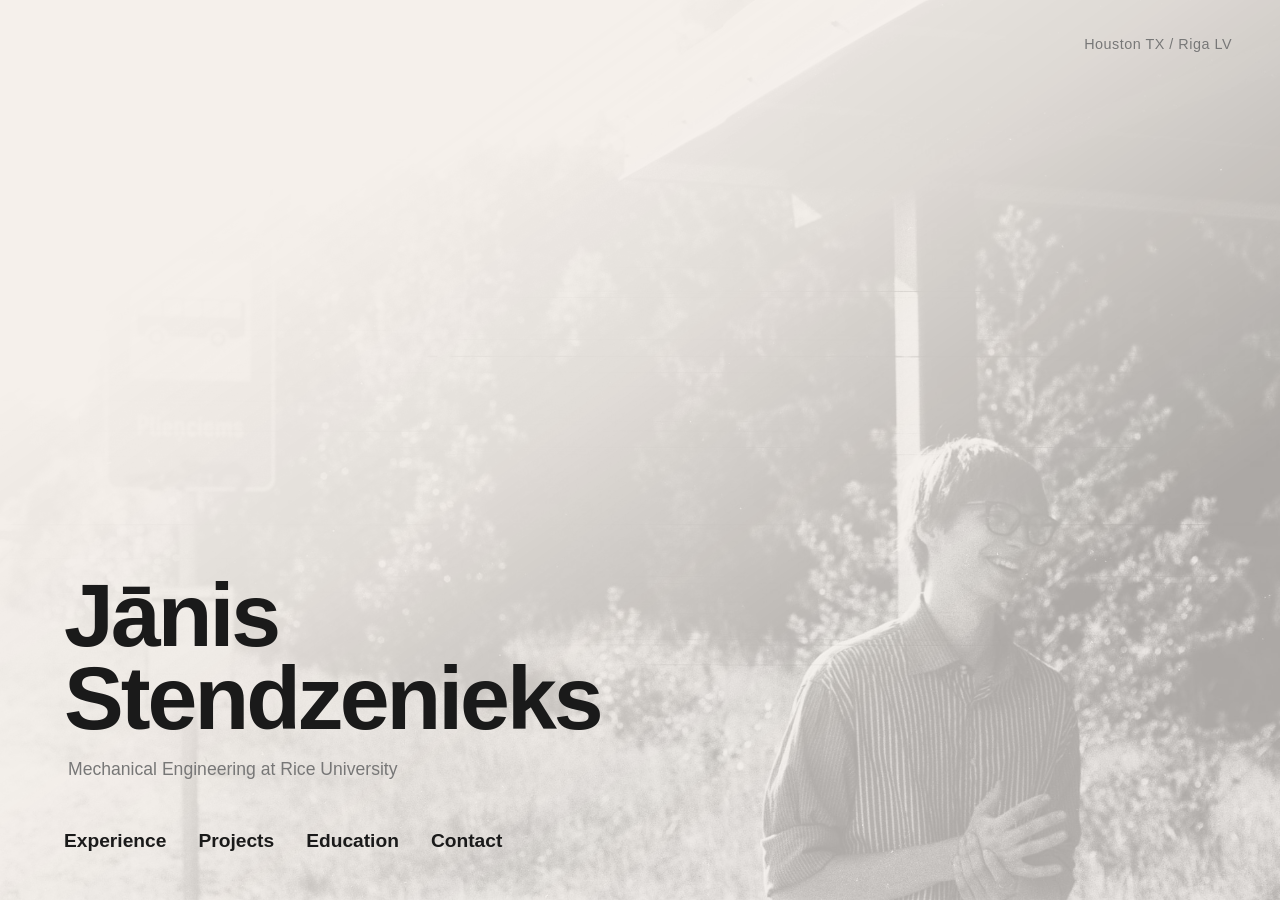
==== index.html @ 6504a557 "Update index.html with new role details Added details for the role of Active Flight Stabilization En" ====
<!DOCTYPE html>
<html lang="en">
<head>
<!-- Google tag (gtag.js) -->
<script async src="https://www.googletagmanager.com/gtag/js?id=G-GEESYE5RKE"></script>
<script>
    window.dataLayer = window.dataLayer || [];
    function gtag(){dataLayer.push(arguments);}
    gtag('js', new Date());
    gtag('config', 'G-GEESYE5RKE');    
</script>
    <meta charset="UTF-8">
    <meta name="viewport" content="width=device-width, initial-scale=1.0">
    <title>Jānis Stendzenieks</title>
    <link rel="stylesheet" href="./styles/main.css">
    <style>
        /* RTU logo sits inside the spacer zone at the top of the optical memory detail */
        #project-opticalmemory {
            position: relative;
        }
        .project-detail-institution-logo {
            display: flex;
            justify-content: center;
            align-items: center;
            height: 22vh;
            min-height: 140px;
            pointer-events: none;
            margin-bottom: 0;
        }
        .institution-logo {
            width: clamp(320px, 65%, 520px);
            opacity: 0.9;
        }
        #project-opticalmemory .detail-role {
            position: relative;
            z-index: 1;
        }
        #project-opticalmemory h2,
        #project-opticalmemory .detail-date {
            position: relative;
            z-index: 1;
        }
        #project-opticalmemory h2 {
            margin-top: 12px;
        }
        #project-opticalmemory .detail-date {
            margin-bottom: 16px;
        }

        /* ── Inline PDF embed ── */
        .pdf-embed-block {
            margin: 16px 0 20px;
            border: 1px solid var(--border);
            border-radius: 6px;
            overflow: hidden;
            background: #fff;
        }
        .pdf-embed-title {
            padding: 10px 14px;
            font-size: 0.75rem;
            font-weight: 600;
            color: var(--text-secondary);
            border-bottom: 1px solid var(--border);
            letter-spacing: 0.01em;
            background: var(--surface, #F5F0EB);
        }
        .pdf-embed-frame-wrap {
            position: relative;
            width: 100%;
            height: 520px;
            cursor: pointer;
        }
        .pdf-embed-iframe {
            width: 100%;
            height: 100%;
            border: none;
            display: block;
            pointer-events: auto;
        }
        .pdf-expand-btn {
            position: absolute;
            top: 10px;
            right: 10px;
            background: rgba(26,26,26,0.72);
            color: #F5F0EB;
            font-size: 0.72rem;
            font-weight: 600;
            padding: 5px 10px;
            border-radius: 4px;
            cursor: pointer;
            z-index: 5;
            transition: background 0.15s;
            pointer-events: auto;
            user-select: none;
        }
        .pdf-expand-btn:hover {
            background: rgba(26,26,26,0.92);
        }

        /* Mobile PDF link — hidden on desktop */
        .pdf-mobile-link {
            display: none;
        }

        @media (max-width: 768px) {
            /* Hide iframe embed on mobile — iOS can't scroll it */
            .pdf-embed-frame-wrap {
                display: none;
            }
            /* Show tap-to-open link instead */
            .pdf-mobile-link {
                display: block;
                padding: 16px;
                text-align: center;
                font-size: 0.95rem;
                font-weight: 600;
                color: var(--text);
                text-decoration: underline;
                background: var(--surface, #F5F0EB);
            }
        }

        /* ── PDF Lightbox ── */
        #pdf-lightbox {
            position: fixed;
            inset: 0;
            background: rgba(26,26,26,0.94);
            z-index: 10000;
            display: flex;
            align-items: center;
            justify-content: center;
            opacity: 0;
            visibility: hidden;
            transition: opacity 0.25s, visibility 0.25s;
        }
        #pdf-lightbox.active {
            opacity: 1;
            visibility: visible;
        }
        #pdf-lightbox-close {
            position: absolute;
            top: 22px;
            right: 34px;
            font-size: 34px;
            color: #F5F0EB;
            cursor: pointer;
            z-index: 10001;
            line-height: 1;
            transition: color 0.15s;
        }
        #pdf-lightbox-close:hover { color: #999; }
        #pdf-lightbox-inner {
            width: min(92vw, 900px);
            height: 88vh;
            border-radius: 6px;
            overflow: hidden;
            box-shadow: 0 20px 60px rgba(0,0,0,0.6);
            background: #fff;
        }
        #pdf-lightbox-iframe {
            width: 100%;
            height: 100%;
            border: none;
            display: block;
        }
    </style>
</head>
<body>

    <!-- Background image -->
    <img src="./assets/images/cover.jpg" alt="" class="home-bg" id="home-bg">

    <!-- Persistent 3D canvas -->
    <canvas id="scene-canvas"></canvas>

    <!-- ===== HOME STATE ===== -->
    <div class="state state--home active" id="state-home">
        <div class="home-content">
            <h1 class="home-name">Jānis<br>Stendzenieks</h1>
            <p class="home-sub">Mechanical Engineering at Rice University</p>
        </div>
        <nav class="home-nav">
            <a href="#" data-section="experience">Experience</a>
            <a href="#" data-section="projects">Projects</a>
            <a href="#" data-section="education">Education</a>
            <a href="#" data-section="contact">Contact</a>
        </nav>
        <span class="home-label">Houston TX / Riga LV</span>
    </div>

    <!-- ===== TOP NAV (subpages) ===== -->
    <nav class="top-nav" id="top-nav">
        <a href="#" class="top-nav-back" data-section="home">Home</a>
        <div class="top-nav-links">
            <a href="#" data-section="experience">Experience</a>
            <a href="#" data-section="projects">Projects</a>
            <a href="#" data-section="education">Education</a>
            <a href="#" data-section="contact">Contact</a>
        </div>
    </nav>

    <!-- ===== EXPERIENCE STATE ===== -->
    <div class="state state--section" id="state-experience">
        <div class="section-scroll">
            <div class="logo-stage" id="exp-logos">
                <div class="logo-item logo-item--wide-gap" data-detail="timtec">
                    <img src="./assets/images/timtec-logo.png" alt="TIMTEC">
                    <span class="exp-meta">Vipava, Slovenia | Apr - Jun 2026</span>
                </div>
                <div class="logo-item" data-detail="eclipse">
                    <img src="./assets/images/eclipse-logo.png" alt="Rice Eclipse">
                    <span class="exp-meta">Houston TX, USA | Oct 2025 - now</span>
                </div>
                <div class="logo-item logo-item--wide-gap" data-detail="tarragon">
                    <img src="./assets/images/tarragon-logo.svg" alt="Tarragon Aircraft">
                    <span class="exp-meta">Riga, Latvia | Jun - Aug 2025</span>
                </div>
            </div>

            <div class="detail-panel" id="detail-timtec">
                <button class="detail-back">← Back</button>
            
                <h2>TIMTEC</h2>
            
                <span class="detail-date">Vipava, Slovenia | Apr - Jun 2026</span>
            
                <div class="detail-role">
                    <h3>Research and Development Intern</h3>
            
                    <p>Autonomous Underwater Systems</p>
            
                    <div class="detail-role-media" id="timtec-hiking-viewer">
                        <img src="./assets/images/timtec-hiking.jpg" alt="Hiking in the Slovenian Alps" class="detail-role-img">
                        <div class="media-overlay"><span>View</span></div>
                    </div>
            
                    <p style="color: black; font-style: normal; margin-left: 0; padding-left: 0;">
                        During my time at TimTec, I worked within the rapid prototyping team on an AUV project, primarily researching optimized PID controller solutions for control surfaces and vector thrusters using ArduSub and ArduPlane, later integrated into the working prototype. I wrote technical reports and developed input/output schematics for embedded control systems and user interfaces, documenting the proposed solutions and their integration. I also participated in and ran multiple prototype field tests evaluating the magnetometer and GPS systems, overall maneuverability, and user experience.
                    </p>
            
                    <p style="color: black; font-style: normal; margin-left: 0; padding-left: 0;">
                        Due to the nature of this work, I cannot share any photos or produced material, so here is a picture I took hiking in the Slovenian Alps instead.
                    </p>
                </div>
            </div>

            <div class="detail-panel" id="detail-eclipse">
                <button class="detail-back">← Back</button>
                <h2>Rice Eclipse Rocketry</h2>
                <span class="detail-date">Houston TX | Oct 2025 - now</span>

                 <div class="detail-role">
                    <h3>Active Flight Stabilization Engineer</h3>
                    <p>R&amp;D - fin control surfaces for future rockets</p>
                    <p style="color: black; font-style: normal; margin-left: 0; padding-left: 0;">Working on active flight stabilization using rocket fins as control surfaces. Fin and control mechanism design with servo integration, PID controller electronics.</p>
                </div>
                
                <div class="detail-role">
                    <h3>Lead Engineer - Eclipse Sander</h3>
                    <p>Adjustable sanding jig for consistent rocket fin manufacturing</p>
                    <div class="detail-role-media" id="poster-viewer">
                        <img src="./assets/images/Eclipse_Sander_Final_Poster.png" alt="Eclipse Sander Poster" class="detail-role-img">
                        <div class="media-overlay"><span>View poster</span></div>
                    </div>
                  
                        <p style="color: black; font-style: normal; margin-left: 0; padding-left: 0;">As part of an Engineering Design class, I led a team of 3 students to design and build an adjustable sanding jig for Rice Eclipse, improving rocket fin bevel accuracy and consistency across fin sets. <br><br>This project included every single part of the engineering design process, from root-cause analysis to design and assembly of the final prototype. I worked across all aspects of this project: CAD design, manufacturing (laser cutting, 3D printing, part machining, woodworking), and technical report writing and presentation. Our final product can consistently produce desired bevel angles and reduced scrapped fin material waste by almost 90%. </p>
                        
                    
                </div>
                <div class="detail-role">
                    <h3>Airframe Team Engineer</h3>
                    <p>Design, simulations and manufacturing - collegiate-level rockets</p>
                    <div class="detail-role-media detail-role-media--model">
                        <canvas id="clamp-canvas"></canvas>
                    </div>
               
                        <p style="color: black; font-style: normal; margin-left: 0; padding-left: 0;">I designed rockets and simulated their flight performance based on launch/weather conditions using OpenRocket and RasAero. Specifically, I worked on Prestige V3 and Aurora + Helios launch vehicles (Mach 2+ dual-stage rockets). <br><br>Under this subteam, I also made rocket fins and did a few smaller projects that were necessary for Rice Eclipse at that time. As an example, I designed a mounting solution for ground control transmission antennas. The manufacturing aspect of this work included water jet machining, laser cutting, Fusion 360 CAD and 3D printing.</p>
                        
                 
                </div>
                <div class="detail-role">
                    <h3>Composites Team Engineer</h3>
                    <p>Full rocket body development - collegiate-level rockets</p>
                    
                        <p style="color: black; font-style: normal; margin-left: 0; padding-left: 0;">Developed the full aerodynamic body for Prestige V3 and Aurora + Helios rockets. This included body tube and transition manufacturing, fin manufacturing and bevelling, bodytube sanding, composite layup and tip-to-tip structural reinforcement using carbon fiber and epoxy resin.</p>
                        
                    
                </div>
            </div>

            <div class="detail-panel" id="detail-tarragon">
                <button class="detail-back">← Back</button>
                <h2><a href="https://www.tarragonaircraft.com/" target="_blank">Tarragon Aircraft</a></h2>
                <span class="detail-date">Riga LV | Jun - Aug 2025</span>
                <div class="detail-role">
                    <h3>Manufacturing Engineering Intern</h3>
                    <p>Speed record-breaking High-Power Ultralight Aircraft</p>
                    <div class="detail-role-media" id="tarragon-img-viewer">
                        <img src="./assets/images/planeTarragon.png" alt="Tarragon Aircraft" class="detail-role-img">
                        <div class="media-overlay"><span>View</span></div>
                    </div>
                        <p style="color: black; font-style: normal; margin-left: 0; padding-left: 0;">At Tarragon, I got to do a lot of hands on manufacturing. I worked on 3 different customer aircraft (similar to the one in the picture) by sanding and surface finishing ultralight carbon composite parts (air intakes, bulkheads, ailerons, fuselage, fuel tanks), as well as bonding those parts with aircraft epoxy resin for fuselage assembly. Additionally, I got to machine load-transfer components for landing gear mechanisms - carbon tubes and joints.</p>
                    </div>
            </div>
        </div>
    </div>

    <!-- ===== PROJECTS STATE ===== -->
    <div class="state state--section" id="state-projects">
        <div class="section-scroll section-scroll--center">
            <div class="project-cards" id="project-cards">
                <div class="project-card" data-project="povcase">
                    <h3>POV Phonecase</h3>
                    <span class="project-meta">Houston TX, USA | Nov 2025 - now</span>
                </div>
                <div class="project-card" data-project="tricycle">
                    <h3>Electric Tricycle</h3>
                    <span class="project-meta">Riga, Latvia | Oct 2024 - Jul 2025</span>
                </div>
                <div class="project-card" data-project="opticalmemory">
                    <h3>Optical Material Research</h3>
                    <span class="project-meta">Riga, Latvia | May 2023 - May 2024</span>
                </div>
                <div class="project-card" data-project="ethicspaper">
                    <h3>Is Suffering Enough? (Philosophy Paper)</h3>
                    <span class="project-meta">Rice University | Fall 2025</span>
                </div>
            </div>

            <!-- POV Case Detail -->
            <div class="project-detail" id="project-povcase">
                <button class="detail-back project-back">← Back</button>
                <div class="project-detail-spacer"></div>
                <h2>POV Phonecase</h2>
                <span class="detail-date">Personal Project | Nov 2025 - now</span>
                <div class="project-detail-controls">
                    <label for="explode-range">Explode View</label>
                    <input type="range" id="explode-range" min="0" max="100" value="70" class="explode-range">
                </div>
                <div class="detail-role">
                    <h3>Magnetic Quick-Release</h3>
                    <p>Latest iteration with quick attachment/detachment function</p>
                    <ul>
                        <li>Cost-effective phone camera concept motivated by rising prices for POV cameras like GoPro and Insta360</li>
                        <li>Designed a two-part magnetic mounting system - phone case + chest-mount system with embedded magnets</li>
                        <li>3D printed case + chestplate, elastic straps</li>
                    </ul>
                </div>
                <div class="detail-role-pair">
                    <div class="detail-role">
                        <h3>Regular Mount</h3>
                        <p>First prototype iteration</p>
                        <div class="detail-role-media detail-role-media--model">
                            <canvas id="v1-mount-canvas"></canvas>
                        </div>
                        <ul>
                            <li>Rigid 3D printed phone holder designed around iPhone 14 dimensions</li>
                            <li>Nylon webbing chest harness</li>
                        </ul>
                    </div>
                    <div class="detail-role detail-role--videos">
                        <h3>Test Footage</h3>
                        <div class="video-pair">
                            <a class="video-thumb-card" href="https://www.youtube.com/watch?v=AhAVe5XNYBc" target="_blank">
                                <img src="./assets/images/thumbnail1.png" alt="Basketball test">
                                <div class="video-thumb-overlay">
                                    <span>▶ Watch on YouTube</span>
                                </div>
                                <span class="video-label">Basketball test (V2)</span>
                            </a>
                            <a class="video-thumb-card" href="https://www.youtube.com/watch?v=8xQzvJ3mD8w" target="_blank">
                                <img src="./assets/images/thumbnail2.png" alt="Skiing test">
                                <div class="video-thumb-overlay">
                                    <span>▶ Watch on YouTube</span>
                                </div>
                                <span class="video-label">Skiing test (V1)</span>
                            </a>
                        </div>
                    </div>
                </div>
            </div>

            <!-- Optical Memory Detail -->
            <div class="project-detail" id="project-opticalmemory">
                <button class="detail-back project-back">← Back</button>
                <div class="project-detail-institution-logo">
                    <img src="./assets/images/rtu-logo.png" alt="Riga Technical University" class="institution-logo">
                </div>
                <h2>Optical Memory Research</h2>
                <span class="detail-date">RTU Engineering High School | May 2023 - May 2024</span>
                <div class="detail-role">
                    <h3>Student Research Intern</h3>
                    <p>Scientific research at RTU Faculty of Natural Sciences and Technology</p>
                    <ul>
                        <li>Designed and manufactured an optically active memory material for photonic storage and computing applications</li>
                        <li>Gold – National Student Scientific Research Conference, highest score in Engineering &amp; Technology category</li>
                        <li>20,000+ datapoint analysis in MS Excel, spin-coating, acid etching, soldering, plasma cleaning</li>
                    </ul>
                    <div class="pdf-embed-block" id="pdf-embed-inline">
                        <div class="pdf-embed-title">Development of Ta-TiO₂ nanoparticle-based transient optical memory material</div>
                        <div class="pdf-embed-frame-wrap" id="pdf-frame-wrap">
                            <iframe
                                src="./assets/Development of Ta-TiO2 nanoparticle-based transient  optical memory material  .pdf"
                                class="pdf-embed-iframe"
                                id="pdf-iframe-inline"
                                title="Optical Memory Research Paper">
                            </iframe>
                            <div class="pdf-expand-btn" id="pdf-expand-btn" title="Expand paper">
                                <span>⤢ Expand</span>
                            </div>
                        </div>
                        <a class="pdf-mobile-link" href="./assets/Development of Ta-TiO2 nanoparticle-based transient  optical memory material  .pdf" target="_blank">
                            Open full paper
                        </a>
                    </div>
                </div>
            </div>

            <!-- Ethics / Moral Status Paper Detail -->
            <div class="project-detail" id="project-ethicspaper">
                <button class="detail-back project-back">← Back</button>
                <div class="project-detail-spacer"></div>
                <h2>Is Suffering Enough?</h2>
                <span class="detail-date">Rice University | Black Mirror Philosophy | Fall 2025</span>
                <div class="detail-role">
                    <h3>Philosophical Analysis Paper</h3>
                    <p>Challenging the Utilitarian Test for Moral Status</p>
                
                        <p style="color: black; font-style: normal; margin-left: 0; padding-left: 0;">This is a philosophical analysis essay challenging the Argument from Marginal Cases - a widely discussed perspective in moral philosophy. I just find it very interesting, so here's my take on it.</p>
                    <div class="pdf-embed-block" id="pdf-embed-ethics">
                        <div class="pdf-embed-title">Is Suffering Enough? Challenging the Utilitarian Test for Moral Status</div>
                        <div class="pdf-embed-frame-wrap" id="pdf-frame-wrap-ethics">
                            <iframe
                                src="./assets/FWIS.pdf"
                                class="pdf-embed-iframe"
                                id="pdf-iframe-ethics"
                                title="Is Suffering Enough Research Paper">
                            </iframe>
                            <div class="pdf-expand-btn" id="pdf-expand-btn-ethics" title="Expand paper">
                                <span>⤢ Expand</span>
                            </div>
                        </div>
                        <a class="pdf-mobile-link" href="./assets/FWIS.pdf" target="_blank">
                            Open full paper
                        </a>
                    </div>
                </div>
            </div>

            <!-- Tricycle Detail -->
            <div class="project-detail" id="project-tricycle">
                <button class="detail-back project-back">← Back</button>
                <div class="project-detail-spacer"></div>
                <h2>Electric Tricycle</h2>
                <span class="detail-date">Riga LV | Oct 2024 - Jul 2025</span>
                <div class="detail-role">
                    <h3>Lead Mechanical Engineer</h3>
                    <p>Led a team of students to design and manufacture 4 energy-efficient electric tricycles from recycled materials</p>
                    <ul>
                        <li>Fully designed and manufactured 4 electric tricycles from recycled materials</li>
                        <li>Public showcase drive at the 2025 Latvian Song and Dance Festival: 90,000+ attendees, broadcast live on national television (~1.5 million viewers)</li>
                        <li>Steering mechanism & part design/machining, frame welding, controller electronics & hydraulic brake system setup, soldering</li>
                    </ul>
                    <div class="detail-gallery-preview" data-gallery="car" data-index="0">
                        <img src="./assets/images/car1.jpg" alt="Electric tricycle at Song Festival">
                        <div class="media-overlay"><span>1 / 3 </span></div>
                    </div>
                </div>
            </div>
        </div>
    </div>

    <div class="state state--section" id="state-education">
        <div class="section-scroll section-scroll--center">
            <div class="edu-content">
                <div class="edu-block">
                    <h3><a href="https://engineering.rice.edu/" target="_blank">BS - Mechanical Engineering</a></h3>
                    <span class="detail-date">Aug 2025 - now</span>
                    <p>George R. Brown School of Engineering and Computing | Rice University</p>
                    <ul><li>GPA: 3.84 / 4.0</li><li>Martel College</li></ul>
                </div>
                <div class="edu-block">
                    <h3><a href="https://izv.lv/#top" target="_blank">Riga Technical University Engineering High School</a></h3>
                    <span class="detail-date">Sep 2022 - Jul 2025</span>
                    <ul>
                        <li>GPA: 9.93 / 10</li>
                        <li>Student government & event host, tutor, astronomy olympiad, engineering</li>
                    </ul>
                </div>
            </div>
        </div>
    </div>

    <!-- ===== CONTACT STATE ===== -->
    <div class="state state--section" id="state-contact">
        <img src="./assets/images/fly.jpg" alt="" class="contact-bg">
        <div class="section-scroll section-scroll--center">
            <div class="contact-content">
                <h2>Lets chat!</h2>
                <form id="contact-form" class="contact-form" action="https://formspree.io/f/mvzpjegv" method="POST">
                    <div class="form-row">
                        <div class="form-group">
                            <label for="name">Name</label>
                            <input type="text" id="name" name="name" required>
                        </div>
                        <div class="form-group">
                            <label for="email">Email</label>
                            <input type="email" id="email" name="email" required>
                        </div>
                    </div>
                    <div class="form-group">
                        <label for="message">Message</label>
                        <textarea id="message" name="message" rows="6" required></textarea>
                    </div>
                    <button type="submit" class="submit-btn">Send Message →</button>
                </form>
                <div class="contact-socials">
                    <a href="https://www.linkedin.com/in/j%C4%81nis-stendzenieks-751409359/" target="_blank">LinkedIn</a>
                    <a href="https://www.instagram.com/janis_ste/" target="_blank">Instagram</a>
                </div>
            </div>
        </div>
    </div>

    <!-- Lightbox -->
    <div id="image-lightbox" class="lightbox">
        <div class="lightbox-close">&times;</div>
        <div class="lightbox-prev">&#8249;</div>
        <div class="lightbox-next">&#8250;</div>
        <div class="lightbox-counter"></div>
        <div class="lightbox-content">
            <img id="lightbox-img" src="" alt="">
        </div>
    </div>

    <!-- PDF Lightbox -->
    <div id="pdf-lightbox">
        <div id="pdf-lightbox-close">&times;</div>
        <div id="pdf-lightbox-inner">
            <iframe id="pdf-lightbox-iframe" title="Research Paper"></iframe>
        </div>
    </div>

    <script src="https://cdnjs.cloudflare.com/ajax/libs/three.js/r128/three.min.js"></script>
    <script src="https://cdn.jsdelivr.net/npm/three@0.128.0/examples/js/loaders/STLLoader.js"></script>
    <script src="./scripts/app.js"></script>
    <script>
        (function() {
            var PDF_SRC = './assets/Development of Ta-TiO2 nanoparticle-based transient  optical memory material  .pdf';
            var lightbox = document.getElementById('pdf-lightbox');
            var lbIframe = document.getElementById('pdf-lightbox-iframe');
            var lbClose  = document.getElementById('pdf-lightbox-close');
            var expandBtn = document.getElementById('pdf-expand-btn');

            function openPdfLightbox() {
                lbIframe.src = PDF_SRC;
                lightbox.classList.add('active');
                document.body.style.overflow = 'hidden';
            }
            function closePdfLightbox() {
                lightbox.classList.remove('active');
                document.body.style.overflow = '';
                setTimeout(function() { lbIframe.src = ''; }, 300);
            }

            if (expandBtn) expandBtn.addEventListener('click', function(e) {
                e.stopPropagation();
                openPdfLightbox();
            });

            if (lbClose) lbClose.addEventListener('click', closePdfLightbox);
            lightbox.addEventListener('click', function(e) {
                if (e.target === lightbox) closePdfLightbox();
            });

            document.addEventListener('keydown', function(e) {
                if (e.key === 'Escape' && lightbox.classList.contains('active')) {
                    closePdfLightbox();
                }
            });
        })();
    </script>
    <!-- Expand-to-lightbox wiring for the new "Is Suffering Enough?" PDF embed (mirrors the block above, additive only) -->
    <script>
        (function() {
            var PDF_SRC_ETHICS = './assets/Is Suffering Enough - Challenging the Utilitarian Test for Moral Status.pdf';
            var lightbox = document.getElementById('pdf-lightbox');
            var lbIframe = document.getElementById('pdf-lightbox-iframe');
            var expandBtn = document.getElementById('pdf-expand-btn-ethics');

            if (expandBtn) expandBtn.addEventListener('click', function(e) {
                e.stopPropagation();
                lbIframe.src = PDF_SRC_ETHICS;
                lightbox.classList.add('active');
                document.body.style.overflow = 'hidden';
            });
        })();
    </script>
</body>
</html>
---- styles/main.css ----
/* ===== RESET & BASE ===== */
*, *::before, *::after { margin: 0; padding: 0; box-sizing: border-box; }

:root {
    --bg: #F5F0EB;
    --text: #1a1a1a;
    --text-secondary: #777;
    --accent: #1a1a1a;
    --border: #ddd;
}

html, body {
    width: 100%; height: 100%;
    overflow: hidden;
    font-family: 'Helvetica Neue', Helvetica, Arial, sans-serif;
    background: var(--bg);
    color: var(--text);
    -webkit-font-smoothing: antialiased;
}

a { color: inherit; text-decoration: none; }
ul { list-style: none; }

/* ===== 3D CANVAS ===== */
#scene-canvas {
    position: fixed;
    inset: 0;
    width: 100%;
    height: 100%;
    z-index: 1;
    pointer-events: none;
}

/* ===== STATES ===== */
.state {
    position: fixed;
    inset: 0;
    z-index: 3;
    pointer-events: none;
    visibility: hidden;
    opacity: 1;
    transition: opacity 0.5s ease;
}

.state.active {
    visibility: visible;
    pointer-events: auto;
}

.state.fading-out {
    visibility: visible;
    pointer-events: none;
    opacity: 0;
}

.state--section {
    top: 60px;
    overflow-y: auto;
    -webkit-overflow-scrolling: touch;
}

/* ===== HOME STATE ===== */
.home-bg {
    position: fixed;
    inset: 0;
    width: 100%;
    height: 100%;
    object-fit: cover;
    opacity: 0.3;
    pointer-events: none;
    filter: grayscale(1);
    z-index: 0;
    transition: opacity 0.8s ease;
    object-position: 70% center;
    -webkit-mask-image: linear-gradient(to bottom right, rgba(0,0,0,0) 20%, rgba(0,0,0,0.3) 45%, rgba(0,0,0,1) 75%);
    mask-image: linear-gradient(to bottom right, rgba(0,0,0,0) 20%, rgba(0,0,0,0.3) 45%, rgba(0,0,0,1) 75%);
}

.home-content {
    position: absolute;
    bottom: 120px;
    left: 64px;
    z-index: 5;
}

.home-name {
    font-size: clamp(3rem, 7vw, 6.5rem);
    font-weight: 700;
    line-height: 0.92;
    letter-spacing: -3px;
    color: var(--text);
}

.home-sub {
    font-size: 1.1rem;
    color: var(--text-secondary);
    margin-top: 20px;
    padding-left: 4px;
}

.home-nav {
    position: absolute;
    bottom: 48px;
    left: 64px;
    display: flex;
    gap: 32px;
    z-index: 5;
}

.home-nav a {
    font-size: 1.2rem;
    font-weight: 700;
    color: var(--text);
    transition: color 0.2s;
}

.home-nav a:hover { color: var(--accent); }

.home-label {
    position: absolute;
    top: 36px;
    right: 48px;
    font-size: 0.9rem;
    color: var(--text-secondary);
    letter-spacing: 0.5px;
    z-index: 5;
}

/* ===== TOP NAV ===== */
.top-nav {
    position: fixed;
    top: 0;
    left: 0;
    right: 0;
    height: 60px;
    display: flex;
    align-items: center;
    justify-content: space-between;
    padding: 0 48px;
    z-index: 100;
    background: rgba(245, 240, 235, 0.9);
    border-bottom: 1px solid var(--border);
    opacity: 0;
    pointer-events: none;
    transition: opacity 0.4s ease;
}

.top-nav.visible {
    opacity: 1;
    pointer-events: auto;
}

.top-nav-back {
    font-size: 1.5rem;
    font-weight: 700;
    letter-spacing: -1px;
}

.top-nav-links {
    display: flex;
    gap: 32px;
}

.top-nav-links a {
    font-size: 0.95rem;
    font-weight: 500;
    color: var(--text-secondary);
    transition: color 0.2s;
}

.top-nav-links a:hover,
.top-nav-links a.active { color: var(--text); font-weight: 600; }

/* ===== SECTION CONTENT ===== */
.section-scroll {
    min-height: 100%;
    padding: 80px 48px;
    max-width: 1000px;
    margin: 0 auto;
}

.section-scroll--center {
    display: flex;
    flex-direction: column;
    justify-content: center;
    align-items: stretch;
    min-height: calc(100vh - 56px);
    padding-top: 40px;
    padding-bottom: 40px;
}

/* ===== EXPERIENCE: LOGO STAGE ===== */
.logo-stage {
    display: flex;
    flex-direction: column;
    align-items: center;
    justify-content: center;
    gap: 40px;
    padding: 0 40px;
    max-width: 600px;
    margin: 0 auto;
    min-height: calc(100vh - 56px - 160px);
}

.logo-item {
    display: flex;
    flex-direction: column;
    align-items: center;
    justify-content: center;
    width: 100%;
    padding: 44px 48px;
    cursor: pointer;
    transition: opacity 0.7s ease, border-color 0.2s;
    opacity: 0;
    background: rgba(240, 236, 230, 0.65);
    backdrop-filter: blur(6px);
    -webkit-backdrop-filter: blur(6px);
    border: 1px solid var(--border);
    border-radius: 8px;
    gap: 12px;
}

.logo-item--wide-gap {
    gap: 21px;
}

.logo-item .exp-meta {
    font-size: 0.9rem;
    color: var(--text-secondary);
    font-weight: 600;
}

.logo-item.visible {
    opacity: 1;
}

.logo-item:hover { transform: scale(1.02); }

.logo-item img {
    height: 50px;
    object-fit: contain;
    filter: grayscale(0.2);
    transition: filter 0.3s;
}

.logo-item img[alt="Rice Eclipse"] {
    height: 90px;
    position: relative;
    top: 4px;
    left: 10px;
}

.logo-item img[alt="Tarragon Aircraft"] {
    filter: brightness(0) !important;
}

.logo-item:hover img { filter: grayscale(0); }
.logo-item:hover img[alt="Tarragon Aircraft"] { filter: brightness(0) !important; }

.logo-stage.hidden .logo-item {
    opacity: 0;
    transform: scale(0.95);
    pointer-events: none;
}

.logo-stage.hidden {
    min-height: 0;
    padding: 0;
    gap: 0;
    overflow: hidden;
    height: 0;
}

/* ===== DETAIL PANELS ===== */
.detail-panel {
    display: none;
    opacity: 0;
    transform: translateY(40px);
    transition: opacity 0.5s ease, transform 0.5s ease;
    padding: 20px 0;
}

.detail-panel.active {
    display: block;
}

.detail-panel.visible {
    opacity: 1;
    transform: translateY(0);
}

.detail-back {
    background: none;
    border: 1px solid var(--border);
    padding: 8px 20px;
    font-size: 0.9rem;
    cursor: pointer;
    border-radius: 4px;
    margin-bottom: 32px;
    transition: border-color 0.2s;
}

.detail-back:hover { border-color: var(--text); }

.detail-panel h2 {
    font-size: 2rem;
    font-weight: 700;
    margin-bottom: 8px;
}

.detail-date {
    font-size: 0.9rem;
    color: var(--text-secondary);
}

.detail-role {
    margin-top: 24px;
    padding: 28px 32px;
    background: rgba(240, 236, 230, 0.65);
    backdrop-filter: blur(6px);
    -webkit-backdrop-filter: blur(6px);
    border: 1px solid var(--border);
    border-radius: 8px;
    filter: blur(0px);
    transition: filter 0.4s ease;
    overflow: hidden;
}

.detail-panel.rocket-grabbed .detail-role {
    filter: blur(1.5px);
}

.detail-role h3 {
    font-size: 1.15rem;
    font-weight: 600;
    margin-bottom: 4px;
}

.detail-role p {
    font-style: italic;
    color: var(--text-secondary);
    margin-bottom: 12px;
}

.detail-role ul {
    list-style: disc;
    padding-left: 20px;
}

.detail-role-media {
    float: right;
    position: relative;
    width: 40%;
    max-width: 240px;
    margin: -8px 0 8px 20px;
    cursor: pointer;
    overflow: hidden;
    border: 1px solid var(--border);
    border-radius: 4px;
}

#tarragon-img-viewer {
    width: 45%;
    max-width: 280px;
}

.detail-role-media--model {
    background: transparent;
    height: 180px;
    border: none;
    cursor: grab;
    margin-top: -8px;
}

.detail-role-media--model:active {
    cursor: grabbing;
}

.detail-role-media--model:hover {
    border-color: transparent;
}

.detail-role-media--model canvas {
    width: 100% !important;
    height: 100% !important;
    display: block;
}

.detail-role-img {
    width: 100%;
    display: block;
    border-radius: 3px;
}

.detail-role-media:hover {
    border-color: var(--text);
}

/* View overlay on hover */
.media-overlay {
    position: absolute;
    inset: 0;
    background: rgba(245, 240, 235, 0.5);
    display: flex;
    align-items: center;
    justify-content: center;
    opacity: 0;
    transition: opacity 0.2s;
    z-index: 2;
}

.detail-role-media:hover .media-overlay {
    opacity: 1;
}

.media-overlay span {
    font-size: 0.8rem;
    color: var(--text);
    font-weight: 600;
}

/* Lightbox */
.lightbox {
    position: fixed;
    inset: 0;
    background: rgba(26, 26, 26, 0.92);
    z-index: 10000;
    display: flex;
    align-items: center;
    justify-content: center;
    opacity: 0;
    visibility: hidden;
    transition: opacity 0.3s, visibility 0.3s;
}

.lightbox.active {
    opacity: 1;
    visibility: visible;
}

.lightbox-content {
    max-width: 90%;
    max-height: 90%;
}

.lightbox-content img {
    max-width: 100%;
    max-height: 90vh;
    object-fit: contain;
}

.lightbox-close {
    position: absolute;
    top: 24px;
    right: 36px;
    font-size: 36px;
    color: #F5F0EB;
    cursor: pointer;
    z-index: 10001;
    transition: color 0.2s;
}

.lightbox-close:hover { color: #999; }

.lightbox-prev,
.lightbox-next {
    position: absolute;
    top: 50%;
    transform: translateY(-50%);
    font-size: 3rem;
    color: #F5F0EB;
    cursor: pointer;
    z-index: 10001;
    user-select: none;
    padding: 16px;
    transition: color 0.2s;
    display: none;
}

.lightbox-prev { left: 24px; }
.lightbox-next { right: 24px; }
.lightbox-prev:hover,
.lightbox-next:hover { color: #999; }

.lightbox-counter {
    position: absolute;
    bottom: 24px;
    left: 50%;
    transform: translateX(-50%);
    font-size: 0.85rem;
    color: rgba(245, 240, 235, 0.6);
    z-index: 10001;
    display: none;
}

.detail-role li {
    margin-bottom: 8px;
    color: var(--text);
    line-height: 1.5;
}

.detail-role a,
.inline-link {
    color: #111;
    font-weight: 500;
    text-decoration: none;
}

.detail-role a:hover,
.inline-link:hover {
    text-decoration: underline;
}

/* ===== PROJECTS: CARDS ===== */
.project-cards {
    display: flex;
    flex-direction: column;
    gap: 48px;
    padding: 60px 0;
}

.project-card {
    display: flex;
    align-items: center;
    justify-content: space-between;
    padding: 32px;
    border: 1px solid var(--border);
    border-radius: 8px;
    cursor: pointer;
    transition: border-color 0.2s, transform 0.4s ease, opacity 0.7s ease;
    opacity: 0;
    transform: translateY(30px);
    background: rgba(240, 236, 230, 0.85);
    backdrop-filter: blur(6px);
    -webkit-backdrop-filter: blur(6px);
}

.project-card .project-meta {
    font-size: 0.85rem;
    color: var(--text-secondary);
    white-space: nowrap;
    margin-left: 24px;
}

.project-card.visible {
    opacity: 1;
    transform: translateY(0);
}

.project-card:hover {
    border-color: var(--text);
    transform: translateY(-2px);
}

.project-card h3 {
    font-size: 1.4rem;
    font-weight: 600;
    margin-bottom: 4px;
}

.project-card span {
    font-size: 0.9rem;
    color: var(--text-secondary);
}

/* ===== PROJECT DETAIL ===== */

.detail-gallery-preview {
    position: relative;
    margin: 20px auto 0;
    width: 50%;
    border-radius: 6px;
    overflow: hidden;
    cursor: pointer;
    border: 1px solid var(--border);
    transition: border-color 0.2s;
}

.detail-gallery-preview:hover {
    border-color: var(--text);
}

.detail-gallery-preview img {
    width: 100%;
    height: auto;
    display: block;
}

.detail-gallery-preview:hover .media-overlay {
    opacity: 1;
}

.detail-role--videos {
    display: flex;
    flex-direction: column;
    gap: 12px;
}

/* Side-by-side layout for two detail-role blocks */
.detail-role-pair {
    display: flex;
    gap: 16px;
    align-items: flex-start;
    margin-top: 0;
}

.detail-role-pair .detail-role {
    flex: 1;
    margin-top: 24px;
}

.video-pair {
    display: flex;
    gap: 16px;
}

.video-thumb-card {
    position: relative;
    display: flex;
    flex-direction: column;
    gap: 6px;
    text-decoration: none;
    cursor: pointer;
    width: 180px;
    flex-shrink: 0;
}

.video-thumb-card img {
    width: 100%;
    aspect-ratio: 9 / 16;
    object-fit: cover;
    border-radius: 4px;
    border: 1px solid var(--border);
    opacity: 0.75;
    transform: scale(1);
    transition: opacity 0.25s ease, transform 0.25s ease;
    display: block;
}

.video-thumb-card:hover img {
    opacity: 1;
    transform: scale(1.04);
}

.video-thumb-overlay {
    position: absolute;
    top: 0;
    left: 0;
    right: 0;
    bottom: 22px; /* leave room for label */
    border-radius: 4px;
    background: rgba(26, 26, 26, 0.45);
    display: flex;
    align-items: center;
    justify-content: center;
    opacity: 0;
    transition: opacity 0.25s ease;
    pointer-events: none;
}

.video-thumb-card:hover .video-thumb-overlay {
    opacity: 1;
}

.video-thumb-overlay span {
    color: #F5F0EB;
    font-size: 0.72rem;
    font-weight: 700;
    letter-spacing: 0.02em;
    text-align: center;
    padding: 0 8px;
}

.video-label {
    font-size: 0.7rem;
    color: var(--text-secondary);
    text-align: center;
}

.project-detail h2 {
    font-size: 2rem;
    font-weight: 700;
    margin-bottom: 4px;
}

.project-detail .detail-date {
    display: block;
    margin-bottom: 12px;
}

.project-detail {
    display: none;
    opacity: 0;
    transition: opacity 0.5s ease;
    padding: 20px 0;
}

.project-detail.active {
    display: block;
}

.project-detail.visible {
    opacity: 1;
}

.project-detail-spacer {
    height: 30vh;
    min-height: 180px;
    pointer-events: none;
}

#project-ethicspaper .project-detail-spacer {
    height: 6vh;
    min-height: 24px;
}

.project-detail-controls {
    display: flex;
    align-items: center;
    gap: 12px;
    margin-bottom: 20px;
    padding: 0 4px;
}

.project-detail-controls label {
    font-size: 0.75rem;
    font-weight: 600;
    color: var(--text-secondary);
    white-space: nowrap;
}

.explode-range {
    -webkit-appearance: none;
    appearance: none;
    flex: 1;
    max-width: 120px;
    height: 3px;
    background: var(--border);
    border-radius: 2px;
    outline: none;
    cursor: pointer;
}

.explode-range::-webkit-slider-thumb {
    -webkit-appearance: none;
    width: 12px;
    height: 12px;
    border-radius: 50%;
    background: var(--text);
    cursor: grab;
    border: 2px solid var(--bg);
    box-shadow: 0 1px 4px rgba(0,0,0,0.15);
}

.explode-range::-moz-range-thumb {
    width: 12px;
    height: 12px;
    border-radius: 50%;
    background: var(--text);
    cursor: grab;
    border: 2px solid var(--bg);
}

/* ===== EDUCATION ===== */
.edu-content {
    display: flex;
    flex-direction: column;
    gap: 32px;
    max-width: 600px;
    margin: 0 auto;
}

.edu-block {
    padding: 36px 40px;
    background: rgba(240, 236, 230, 0.85);
    backdrop-filter: blur(6px);
    -webkit-backdrop-filter: blur(6px);
    border: 1px solid var(--border);
    border-radius: 8px;
    opacity: 0;
    transition: opacity 0.7s ease;
}

.edu-block.visible {
    opacity: 1;
}

.edu-block h3 { font-size: 1.2rem; font-weight: 600; margin-bottom: 8px; }
.edu-block h3 a { color: var(--accent); text-decoration: none; }
.edu-block h3 a:hover { text-decoration: underline; }
.edu-block .detail-date { display: block; font-size: 0.9rem; color: var(--text-secondary); font-weight: 600; margin-bottom: 10px; }
.edu-block p { color: var(--text-secondary); margin-bottom: 10px; }
.edu-block ul { list-style: disc; padding-left: 20px; }
.edu-block li { color: var(--text-secondary); margin-bottom: 6px; line-height: 1.5; }

/* ===== CONTACT ===== */
.contact-bg {
    position: absolute;
    inset: 0;
    width: 100%;
    height: 100%;
    object-fit: cover;
    object-position: 80% center;
    opacity: 0.25;
    pointer-events: none;
    z-index: 0;
    transition: opacity 0.6s ease;
}

.contact-content {
    max-width: 600px;
    margin: 0 auto;
    padding: 48px;
    background: rgba(240, 236, 230, 0.92);
    border: 1px solid var(--border);
    border-radius: 8px;
    position: relative;
    z-index: 1;
    opacity: 0;
    transition: opacity 0.7s ease;
}

.contact-content.visible {
    opacity: 1;
}

.contact-content h2 {
    font-size: 2.5rem;
    font-weight: 700;
    margin-bottom: 40px;
}

.contact-form { display: flex; flex-direction: column; gap: 20px; }
.form-row { display: flex; gap: 20px; }
.form-group { flex: 1; display: flex; flex-direction: column; gap: 6px; }
.form-group label { font-size: 0.85rem; font-weight: 600; }
.form-group input, .form-group textarea {
    padding: 12px;
    border: 1.5px solid rgba(0, 0, 0, 0.25);
    border-radius: 4px;
    font-size: 1rem;
    background: rgba(255, 255, 255, 0.3);
    font-family: inherit;
    transition: border-color 0.2s;
}
.form-group input:focus, .form-group textarea:focus {
    outline: none;
    border-color: var(--text);
}

.submit-btn {
    align-self: flex-start;
    padding: 12px 28px;
    background: var(--text);
    color: var(--bg);
    border: none;
    border-radius: 4px;
    font-size: 1rem;
    font-weight: 600;
    cursor: pointer;
    transition: opacity 0.2s;
}

.submit-btn:hover { opacity: 0.8; }

.contact-socials {
    display: flex;
    gap: 24px;
    margin-top: 40px;
}

.contact-socials a {
    color: var(--accent);
    font-weight: 500;
    transition: opacity 0.2s;
}

.contact-socials a:hover { opacity: 0.7; }

/* ===== RESPONSIVE ===== */
@media (max-width: 768px) {

    /* ── Home ── */
    .home-content { left: 24px; bottom: 110px; }
    .home-name { font-size: 3.2rem; letter-spacing: -2px; }
    .home-sub { font-size: 0.95rem; margin-top: 12px; }
    .home-nav { left: 24px; bottom: 28px; gap: 20px; flex-wrap: wrap; }
    .home-nav a { font-size: 1rem; }
    .home-label { display: none; }

    /* ── Top nav ── */
    .top-nav { padding: 0 16px; height: 52px; }
    .top-nav-back { font-size: 1.1rem; }
    .top-nav-links { gap: 12px; }
    .top-nav-links a { font-size: 0.8rem; }
    .state--section { top: 52px; }

    /* ── Section scroll ── */
    .section-scroll { padding: 24px 16px 80px; }
    .section-scroll--center { padding: 24px 16px 60px; min-height: calc(100vh - 52px); }

    /* ── Experience logo stage ── */
    .logo-stage { gap: 16px; padding: 0 0px; min-height: auto; padding-bottom: 32px; }
    .logo-item { padding: 28px 24px; }
    .logo-item .exp-meta { font-size: 0.8rem; text-align: center; }

    /* ── Detail panels ── */
    .detail-panel h2 { font-size: 1.5rem; }
    .detail-back { margin-bottom: 20px; }

    /* ── Detail role cards ── */
    .detail-role { padding: 20px 18px; }
    .detail-role h3 { font-size: 1rem; }

    /* Float images below text on mobile instead of beside */
    .detail-role-media {
        float: none;
        width: 100%;
        max-width: 100%;
        margin: 12px 0 12px 0;
    }
    .detail-role-media--model {
        height: 200px;
        width: 100%;
    }

    /* ── Project cards ── */
    .project-cards { gap: 16px; padding: 24px 0; }
    .project-card { padding: 20px; flex-direction: column; align-items: flex-start; }
    .project-card h3 { font-size: 1.1rem; }
    .project-card .project-meta { margin-left: 0; margin-top: 6px; white-space: normal; }

    /* ── Project detail ── */
    .project-detail h2 { font-size: 1.5rem; }
    .project-detail-spacer { height: 12vh; min-height: 60px; }
    .project-detail-controls { flex-wrap: wrap; }

    /* ── Side-by-side pair → stack on mobile ── */
    .detail-role-pair { flex-direction: column; gap: 0; }
    .detail-role-pair .detail-role { margin-top: 16px; }

    /* ── Video thumbnails ── */
    .video-pair { gap: 10px; }
    .video-thumb-card { width: calc(50% - 5px); }

    /* ── Gallery preview ── */
    .detail-gallery-preview { width: 100%; }

    /* ── RTU institution logo ── */
    .project-detail-institution-logo { height: 14vh; min-height: 80px; }
    .institution-logo { width: clamp(200px, 80%, 340px); }

    /* ── PDF embed ── */
    .pdf-embed-frame-wrap { height: 340px; }

    /* ── Education ── */
    .edu-content { gap: 16px; }
    .edu-block { padding: 24px 20px; }
    .edu-block h3 { font-size: 1rem; }

    /* ── Contact ── */
    .contact-content { padding: 28px 20px; }
    .contact-content h2 { font-size: 1.8rem; margin-bottom: 24px; }
    .form-row { flex-direction: column; }
    .contact-socials { gap: 16px; margin-top: 24px; }

        
}
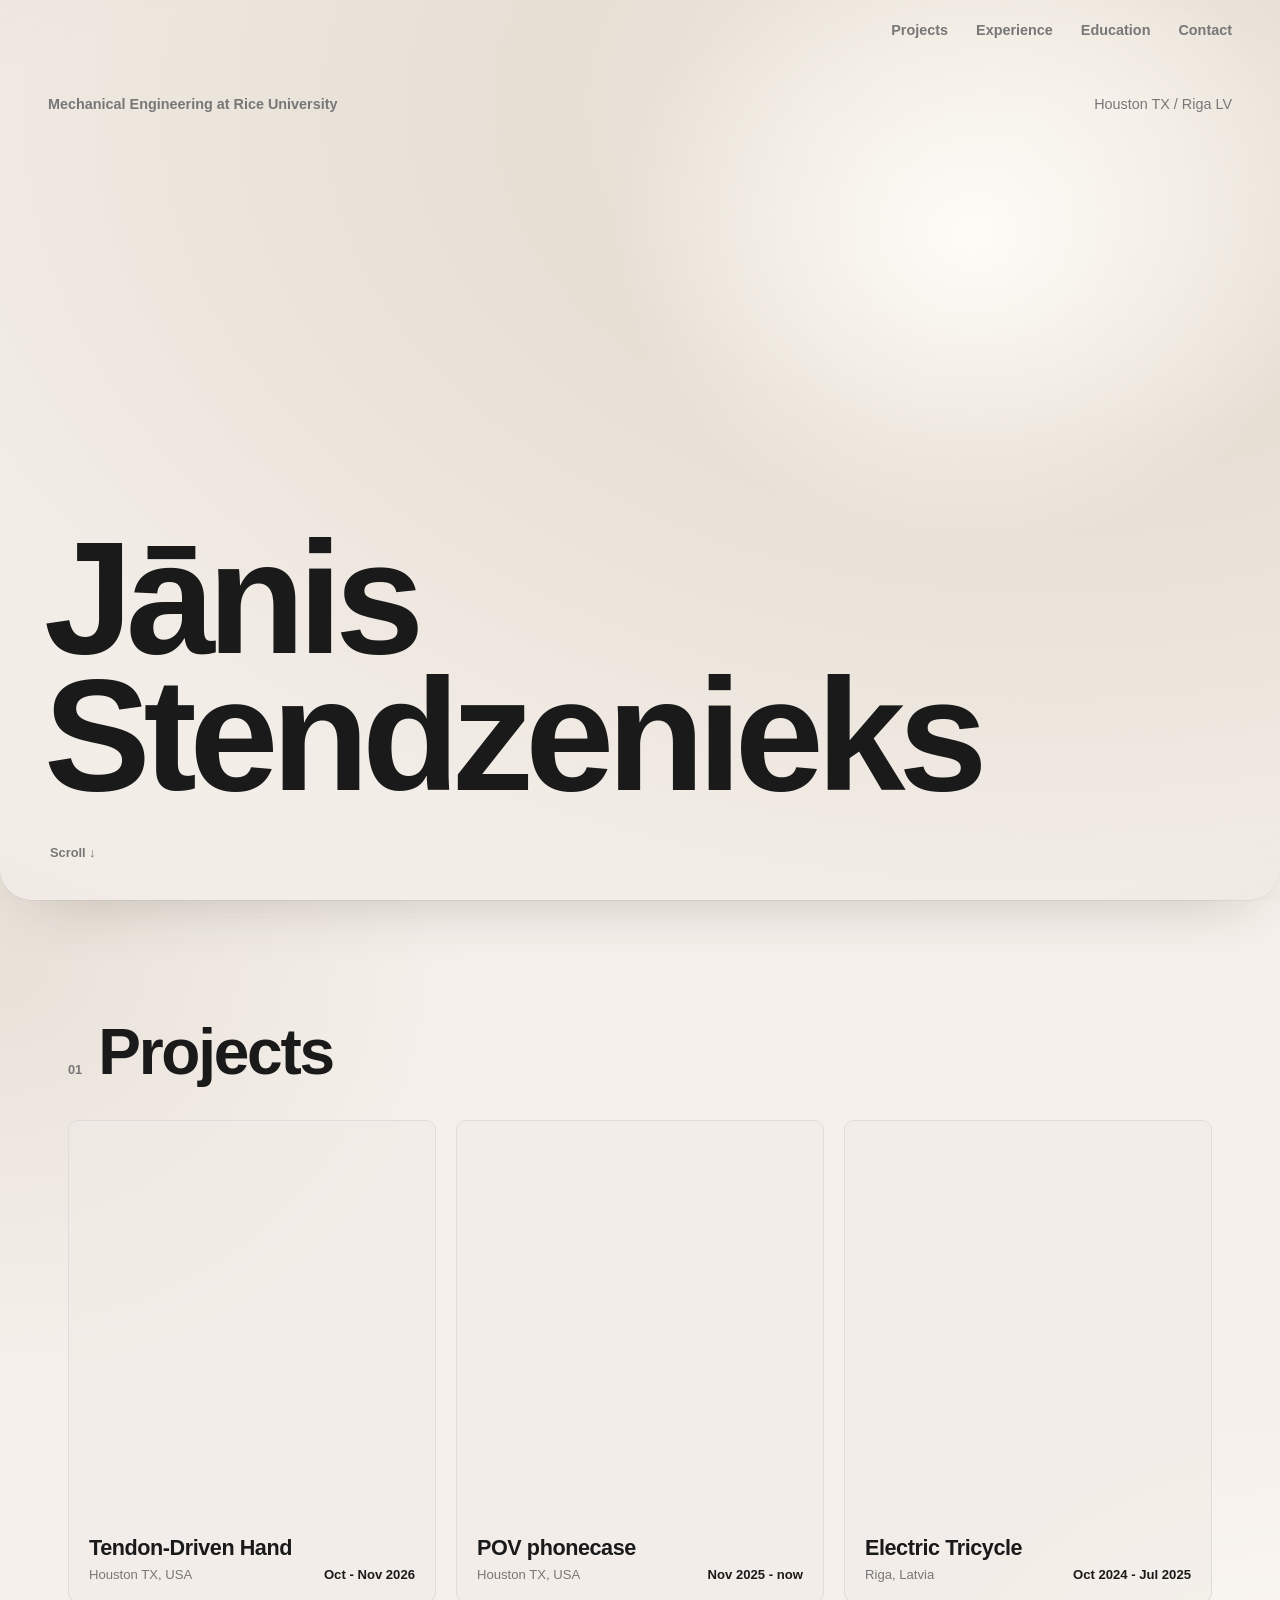
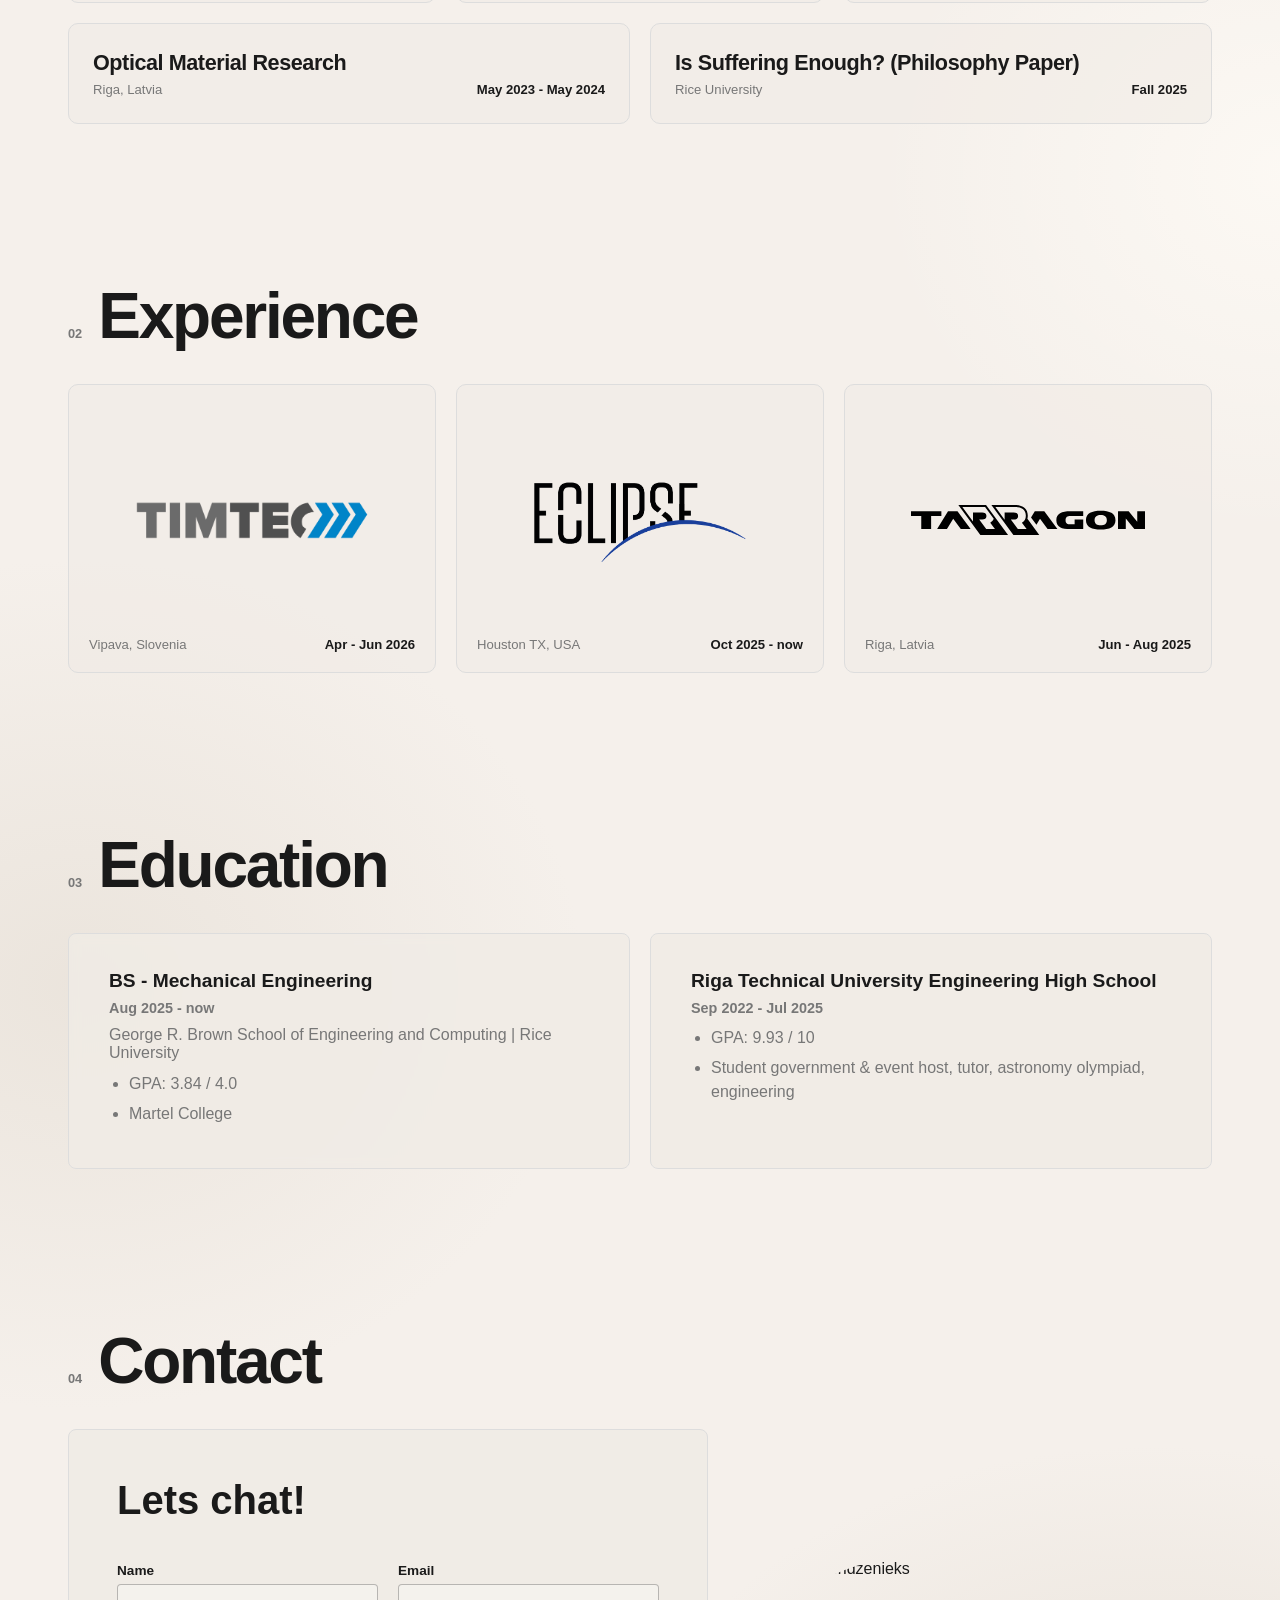
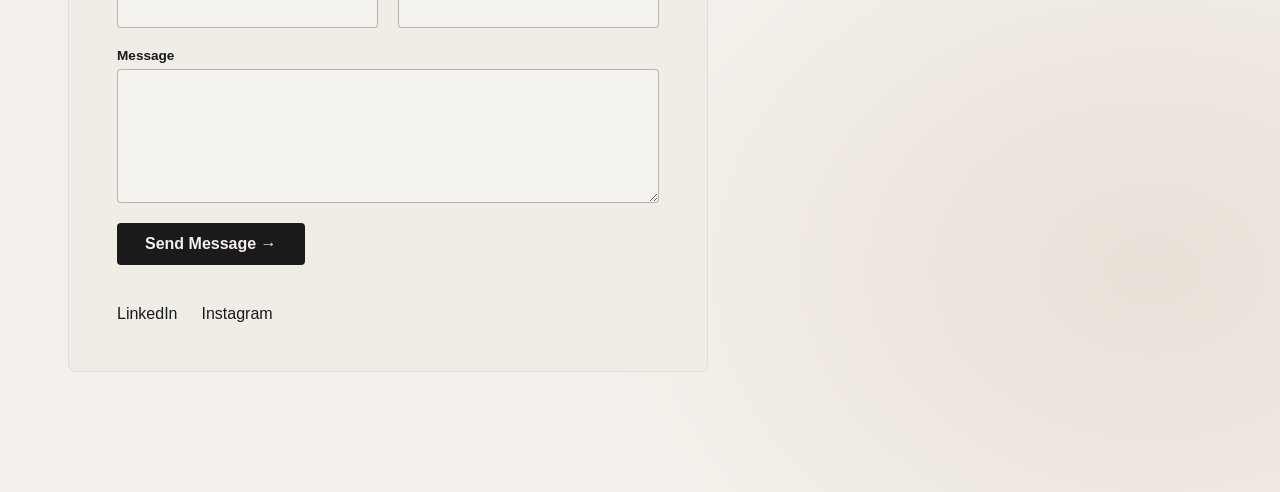
==== commit c313bff7: "Add files via upload" ====
--- a/index.html
+++ b/index.html
@@ -7,12 +7,14 @@
     window.dataLayer = window.dataLayer || [];
     function gtag(){dataLayer.push(arguments);}
     gtag('js', new Date());
-    gtag('config', 'G-GEESYE5RKE');    
+    gtag('config', 'G-GEESYE5RKE');
 </script>
     <meta charset="UTF-8">
     <meta name="viewport" content="width=device-width, initial-scale=1.0">
     <title>Jānis Stendzenieks</title>
-    <link rel="stylesheet" href="./styles/main.css">
+    <link rel="stylesheet" href="./styles/main.css?v=1795406946">
+    <link rel="stylesheet" href="./styles/site.css?v=1795406946">
+    <link rel="stylesheet" href="./styles/look.css?v=1795406946">
     <style>
         /* RTU logo sits inside the spacer zone at the top of the optical memory detail */
         #project-opticalmemory {
@@ -166,172 +168,164 @@
     </style>
 </head>
 <body>
-
-    <!-- Background image -->
-    <img src="./assets/images/cover.jpg" alt="" class="home-bg" id="home-bg">
-
-    <!-- Persistent 3D canvas -->
-    <canvas id="scene-canvas"></canvas>
-
-    <!-- ===== HOME STATE ===== -->
-    <div class="state state--home active" id="state-home">
-        <div class="home-content">
-            <h1 class="home-name">Jānis<br>Stendzenieks</h1>
-            <p class="home-sub">Mechanical Engineering at Rice University</p>
-        </div>
-        <nav class="home-nav">
-            <a href="#" data-section="experience">Experience</a>
-            <a href="#" data-section="projects">Projects</a>
-            <a href="#" data-section="education">Education</a>
-            <a href="#" data-section="contact">Contact</a>
-        </nav>
-        <span class="home-label">Houston TX / Riga LV</span>
-    </div>
-
-    <!-- ===== TOP NAV (subpages) ===== -->
-    <nav class="top-nav" id="top-nav">
-        <a href="#" class="top-nav-back" data-section="home">Home</a>
-        <div class="top-nav-links">
-            <a href="#" data-section="experience">Experience</a>
-            <a href="#" data-section="projects">Projects</a>
-            <a href="#" data-section="education">Education</a>
-            <a href="#" data-section="contact">Contact</a>
+    <canvas id="scene"></canvas>
+
+    <nav class="bar">
+        <a href="#" class="bar-home" data-goto="top">Jānis Stendzenieks</a>
+        <div class="bar-links">
+            <a href="#" data-goto="projects">Projects</a>
+            <a href="#" data-goto="experience">Experience</a>
+            <a href="#" data-goto="education">Education</a>
+            <a href="#" data-goto="contact">Contact</a>
         </div>
     </nav>
 
-    <!-- ===== EXPERIENCE STATE ===== -->
-    <div class="state state--section" id="state-experience">
-        <div class="section-scroll">
-            <div class="logo-stage" id="exp-logos">
-                <div class="logo-item logo-item--wide-gap" data-detail="timtec">
-                    <img src="./assets/images/timtec-logo.png" alt="TIMTEC">
-                    <span class="exp-meta">Vipava, Slovenia | Apr - Jun 2026</span>
-                </div>
-                <div class="logo-item" data-detail="eclipse">
-                    <img src="./assets/images/eclipse-logo.png" alt="Rice Eclipse">
-                    <span class="exp-meta">Houston TX, USA | Oct 2025 - now</span>
-                </div>
-                <div class="logo-item logo-item--wide-gap" data-detail="tarragon">
-                    <img src="./assets/images/tarragon-logo.svg" alt="Tarragon Aircraft">
-                    <span class="exp-meta">Riga, Latvia | Jun - Aug 2025</span>
-                </div>
-            </div>
-
-            <div class="detail-panel" id="detail-timtec">
-                <button class="detail-back">← Back</button>
-            
-                <h2>TIMTEC</h2>
-            
-                <span class="detail-date">Vipava, Slovenia | Apr - Jun 2026</span>
-            
-                <div class="detail-role">
-                    <h3>Research and Development Intern</h3>
-            
-                    <p>Autonomous Underwater Systems</p>
-            
-                    <div class="detail-role-media" id="timtec-hiking-viewer">
-                        <img src="./assets/images/timtec-hiking.jpg" alt="Hiking in the Slovenian Alps" class="detail-role-img">
-                        <div class="media-overlay"><span>View</span></div>
-                    </div>
-            
-                    <p style="color: black; font-style: normal; margin-left: 0; padding-left: 0;">
-                        During my time at TimTec, I worked within the rapid prototyping team on an AUV project, primarily researching optimized PID controller solutions for control surfaces and vector thrusters using ArduSub and ArduPlane, later integrated into the working prototype. I wrote technical reports and developed input/output schematics for embedded control systems and user interfaces, documenting the proposed solutions and their integration. I also participated in and ran multiple prototype field tests evaluating the magnetometer and GPS systems, overall maneuverability, and user experience.
-                    </p>
-            
-                    <p style="color: black; font-style: normal; margin-left: 0; padding-left: 0;">
-                        Due to the nature of this work, I cannot share any photos or produced material, so here is a picture I took hiking in the Slovenian Alps instead.
-                    </p>
-                </div>
-            </div>
-
-            <div class="detail-panel" id="detail-eclipse">
-                <button class="detail-back">← Back</button>
-                <h2>Rice Eclipse Rocketry</h2>
-                <span class="detail-date">Houston TX | Oct 2025 - now</span>
-
-                 <div class="detail-role">
-                    <h3>Active Flight Stabilization Engineer</h3>
-                    <p>R&amp;D - fin control surfaces for future rockets</p>
-                    <p style="color: black; font-style: normal; margin-left: 0; padding-left: 0;">Working on active flight stabilization using rocket fins as control surfaces. Fin and control mechanism design with servo integration, PID controller electronics.</p>
-                </div>
-                
-                <div class="detail-role">
-                    <h3>Lead Engineer - Eclipse Sander</h3>
-                    <p>Adjustable sanding jig for consistent rocket fin manufacturing</p>
-                    <div class="detail-role-media" id="poster-viewer">
-                        <img src="./assets/images/Eclipse_Sander_Final_Poster.png" alt="Eclipse Sander Poster" class="detail-role-img">
-                        <div class="media-overlay"><span>View poster</span></div>
-                    </div>
-                  
-                        <p style="color: black; font-style: normal; margin-left: 0; padding-left: 0;">As part of an Engineering Design class, I led a team of 3 students to design and build an adjustable sanding jig for Rice Eclipse, improving rocket fin bevel accuracy and consistency across fin sets. <br><br>This project included every single part of the engineering design process, from root-cause analysis to design and assembly of the final prototype. I worked across all aspects of this project: CAD design, manufacturing (laser cutting, 3D printing, part machining, woodworking), and technical report writing and presentation. Our final product can consistently produce desired bevel angles and reduced scrapped fin material waste by almost 90%. </p>
-                        
-                    
-                </div>
-                <div class="detail-role">
-                    <h3>Airframe Team Engineer</h3>
-                    <p>Design, simulations and manufacturing - collegiate-level rockets</p>
-                    <div class="detail-role-media detail-role-media--model">
-                        <canvas id="clamp-canvas"></canvas>
-                    </div>
-               
-                        <p style="color: black; font-style: normal; margin-left: 0; padding-left: 0;">I designed rockets and simulated their flight performance based on launch/weather conditions using OpenRocket and RasAero. Specifically, I worked on Prestige V3 and Aurora + Helios launch vehicles (Mach 2+ dual-stage rockets). <br><br>Under this subteam, I also made rocket fins and did a few smaller projects that were necessary for Rice Eclipse at that time. As an example, I designed a mounting solution for ground control transmission antennas. The manufacturing aspect of this work included water jet machining, laser cutting, Fusion 360 CAD and 3D printing.</p>
-                        
-                 
-                </div>
-                <div class="detail-role">
-                    <h3>Composites Team Engineer</h3>
-                    <p>Full rocket body development - collegiate-level rockets</p>
-                    
-                        <p style="color: black; font-style: normal; margin-left: 0; padding-left: 0;">Developed the full aerodynamic body for Prestige V3 and Aurora + Helios rockets. This included body tube and transition manufacturing, fin manufacturing and bevelling, bodytube sanding, composite layup and tip-to-tip structural reinforcement using carbon fiber and epoxy resin.</p>
-                        
-                    
-                </div>
-            </div>
-
-            <div class="detail-panel" id="detail-tarragon">
-                <button class="detail-back">← Back</button>
-                <h2><a href="https://www.tarragonaircraft.com/" target="_blank">Tarragon Aircraft</a></h2>
-                <span class="detail-date">Riga LV | Jun - Aug 2025</span>
-                <div class="detail-role">
-                    <h3>Manufacturing Engineering Intern</h3>
-                    <p>Speed record-breaking High-Power Ultralight Aircraft</p>
-                    <div class="detail-role-media" id="tarragon-img-viewer">
-                        <img src="./assets/images/planeTarragon.png" alt="Tarragon Aircraft" class="detail-role-img">
-                        <div class="media-overlay"><span>View</span></div>
-                    </div>
-                        <p style="color: black; font-style: normal; margin-left: 0; padding-left: 0;">At Tarragon, I got to do a lot of hands on manufacturing. I worked on 3 different customer aircraft (similar to the one in the picture) by sanding and surface finishing ultralight carbon composite parts (air intakes, bulkheads, ailerons, fuselage, fuel tanks), as well as bonding those parts with aircraft epoxy resin for fuselage assembly. Additionally, I got to machine load-transfer components for landing gear mechanisms - carbon tubes and joints.</p>
-                    </div>
-            </div>
-        </div>
-    </div>
-
-    <!-- ===== PROJECTS STATE ===== -->
-    <div class="state state--section" id="state-projects">
-        <div class="section-scroll section-scroll--center">
-            <div class="project-cards" id="project-cards">
-                <div class="project-card" data-project="povcase">
-                    <h3>POV Phonecase</h3>
-                    <span class="project-meta">Houston TX, USA | Nov 2025 - now</span>
-                </div>
-                <div class="project-card" data-project="tricycle">
+    <main id="page">
+        <!-- ===== LANDING: name + models ===== -->
+        <header class="hero" id="top">
+            <span class="hero-kicker">Mechanical Engineering at Rice University</span>
+            <span class="hero-place">Houston TX / Riga LV</span>
+            <div class="hero-belt" id="belt"></div>
+            <h1 class="hero-name">Jānis<br>Stendzenieks</h1>
+            <span class="hero-scroll">Scroll ↓</span>
+        </header>
+
+        <!-- ===== PROJECTS ===== -->
+        <section class="sec" id="projects">
+            <div class="sec-head"><span>01</span><h2>Projects</h2></div>
+            <div class="tiles">
+                <a class="tile" href="#" data-open="hand">
+                    <div class="tile-stage" data-model="hand" data-size=".92" data-rot="8 0 6" data-spin=".5"></div>
+                    <h3>Tendon-Driven Hand</h3>
+                    <div class="tile-meta"><span>Houston TX, USA</span><b>Oct - Nov 2026</b></div>
+                </a>
+                <a class="tile" href="#" data-open="povcase">
+                    <div class="tile-stage" data-model="phone" data-size=".58" data-rot="0 0 0" data-spin="-.45"></div>
+                    <h3>POV phonecase</h3>
+                    <div class="tile-meta"><span>Houston TX, USA</span><b>Nov 2025 - now</b></div>
+                </a>
+                <a class="tile" href="#" data-open="tricycle">
+                    <div class="tile-stage" data-model="tricycle" data-size=".95" data-rot="0 0 0" data-spin=".35"></div>
                     <h3>Electric Tricycle</h3>
-                    <span class="project-meta">Riga, Latvia | Oct 2024 - Jul 2025</span>
-                </div>
-                <div class="project-card" data-project="opticalmemory">
+                    <div class="tile-meta"><span>Riga, Latvia</span><b>Oct 2024 - Jul 2025</b></div>
+                </a>
+            </div>
+            <div class="tiles tiles--text">
+                <a class="tile" href="#" data-open="opticalmemory">
                     <h3>Optical Material Research</h3>
-                    <span class="project-meta">Riga, Latvia | May 2023 - May 2024</span>
-                </div>
-                <div class="project-card" data-project="ethicspaper">
+                    <div class="tile-meta"><span>Riga, Latvia</span><b>May 2023 - May 2024</b></div>
+                </a>
+                <a class="tile" href="#" data-open="ethicspaper">
                     <h3>Is Suffering Enough? (Philosophy Paper)</h3>
-                    <span class="project-meta">Rice University | Fall 2025</span>
-                </div>
-            </div>
-
-            <!-- POV Case Detail -->
-            <div class="project-detail" id="project-povcase">
-                <button class="detail-back project-back">← Back</button>
-                <div class="project-detail-spacer"></div>
-                <h2>POV Phonecase</h2>
+                    <div class="tile-meta"><span>Rice University</span><b>Fall 2025</b></div>
+                </a>
+            </div>
+        </section>
+
+        <!-- ===== EXPERIENCE ===== -->
+        <section class="sec" id="experience">
+            <div class="sec-head"><span>02</span><h2>Experience</h2></div>
+            <div class="tiles">
+                <a class="tile tile--logo" href="#" data-open="timtec">
+                    <div class="tile-stage"><img src="./assets/images/timtec-logo.png" alt="TIMTEC"></div>
+                    <div class="tile-meta"><span>Vipava, Slovenia</span><b>Apr - Jun 2026</b></div>
+                </a>
+                <a class="tile tile--logo" href="#" data-open="eclipse">
+                    <div class="tile-stage"><img src="./assets/images/eclipse-logo.png" alt="Rice Eclipse" class="tall"></div>
+                    <div class="tile-meta"><span>Houston TX, USA</span><b>Oct 2025 - now</b></div>
+                </a>
+                <a class="tile tile--logo" href="#" data-open="tarragon">
+                    <div class="tile-stage"><img src="./assets/images/tarragon-logo.svg" alt="Tarragon Aircraft" class="dark"></div>
+                    <div class="tile-meta"><span>Riga, Latvia</span><b>Jun - Aug 2025</b></div>
+                </a>
+            </div>
+        </section>
+
+        <!-- ===== EDUCATION ===== -->
+        <section class="sec" id="education">
+            <div class="sec-head"><span>03</span><h2>Education</h2></div>
+            <div class="edu-content">
+                <div class="edu-block">
+                    <h3><a href="https://engineering.rice.edu/" target="_blank">BS - Mechanical Engineering</a></h3>
+                    <span class="detail-date">Aug 2025 - now</span>
+                    <p>George R. Brown School of Engineering and Computing | Rice University</p>
+                    <ul><li>GPA: 3.84 / 4.0</li><li>Martel College</li></ul>
+                </div>
+                <div class="edu-block">
+                    <h3><a href="https://izv.lv/#top" target="_blank">Riga Technical University Engineering High School</a></h3>
+                    <span class="detail-date">Sep 2022 - Jul 2025</span>
+                    <ul>
+                        <li>GPA: 9.93 / 10</li>
+                        <li>Student government & event host, tutor, astronomy olympiad, engineering</li>
+                    </ul>
+                </div>
+            </div>
+        </section>
+
+        <!-- ===== CONTACT ===== -->
+        <section class="sec sec--last" id="contact">
+            <div class="sec-head"><span>04</span><h2>Contact</h2></div>
+            <div class="contact-row">
+                <div class="contact-content">
+                <h2>Lets chat!</h2>
+                <form id="contact-form" class="contact-form" action="https://formspree.io/f/mvzpjegv" method="POST">
+                    <div class="form-row">
+                        <div class="form-group">
+                            <label for="name">Name</label>
+                            <input type="text" id="name" name="name" required>
+                        </div>
+                        <div class="form-group">
+                            <label for="email">Email</label>
+                            <input type="email" id="email" name="email" required>
+                        </div>
+                    </div>
+                    <div class="form-group">
+                        <label for="message">Message</label>
+                        <textarea id="message" name="message" rows="6" required></textarea>
+                    </div>
+                    <button type="submit" class="submit-btn">Send Message →</button>
+                </form>
+                <div class="contact-socials">
+                    <a href="https://www.linkedin.com/in/j%C4%81nis-stendzenieks-751409359/" target="_blank">LinkedIn</a>
+                    <a href="https://www.instagram.com/janis_ste/" target="_blank">Instagram</a>
+                </div>
+            </div>
+                <img class="contact-photo" src="./assets/images/me.jpg" alt="Jānis Stendzenieks">
+            </div>
+        </section>
+    </main>
+
+    <!-- ===== FOCUS PANELS: one per project / job. Model on top, details below. Add content here. ===== -->
+    <button id="focus-back">← Back</button>
+    <div id="focus-layer">
+        <article class="focus" id="focus-hand">
+            <div class="focus-stage" data-model="hand" data-size="1.5" data-rot="-28 17 90" data-spin="0"></div>
+            <div class="focus-body">
+                
+                <h2>Tendon-Driven Hand</h2>
+                <span class="detail-date">Personal Project | Oct - Nov 2026</span>
+                <div class="project-detail-controls">
+                    <label for="hand-explode-range">Explode View</label>
+                    <input type="range" id="hand-explode-range" min="0" max="100" value="0" class="explode-range">
+                    <label for="hand-grip-range">Grip</label>
+                    <input type="range" id="hand-grip-range" min="0" max="100" value="0" class="explode-range">
+                </div>
+                <div class="detail-role">
+                    <h3>Mechanical Hand Extensions</h3>
+                    <p>Mechanical hand extensions that copy hand movements and gestures</p>
+                    <ul>
+                        <li>Built a tendon-driven palm mechanism: a curled finger pulls a string that curls the matching mechanical finger, rubber bands act as tendons exerting a return force</li>
+                        <li>Designed 14 moving finger links on 14 hinge joints - four 3-segment fingers on a shared knuckle rod plus a 2-segment thumb with string channels built into the palm</li>
+                    </ul>
+                </div>
+            
+            </div>
+        </article>
+        <article class="focus" id="focus-povcase">
+            <div class="focus-stage" data-model="phone" data-size=".8" data-rot="0 0 0" data-spin="-.35"></div>
+            <div class="focus-body">
+                
+                <h2>iPhone POV Case</h2>
                 <span class="detail-date">Personal Project | Nov 2025 - now</span>
                 <div class="project-detail-controls">
                     <label for="explode-range">Explode View</label>
@@ -346,43 +340,55 @@
                         <li>3D printed case + chestplate, elastic straps</li>
                     </ul>
                 </div>
-                <div class="detail-role-pair">
-                    <div class="detail-role">
-                        <h3>Regular Mount</h3>
-                        <p>First prototype iteration</p>
-                        <div class="detail-role-media detail-role-media--model">
-                            <canvas id="v1-mount-canvas"></canvas>
+                <div class="detail-role">
+                    <h3>Regular Mount</h3>
+                    <p>First prototype iteration</p>
+                    <div class="detail-role-media detail-role-media--model">
+                        <canvas id="v1-mount-canvas"></canvas>
+                    </div>
+                    <ul>
+                        <li>Rigid 3D printed phone holder designed around iPhone 14 dimensions</li>
+                        <li>Nylon webbing chest harness</li>
+                    </ul>
+                </div>
+                <div class="pov-footage">
+                    <div class="pov-insta">
+                        <div class="pov-insta-frame">
+                            <!-- Instagram's embed script swaps this for a live preview of the profile and its latest reels -->
+                            <blockquote class="instagram-media" data-instgrm-permalink="https://www.instagram.com/janisbuildsstuff/?utm_source=ig_embed&amp;utm_campaign=loading" data-instgrm-version="14">
+                                <a class="pov-insta-link" href="https://www.instagram.com/janisbuildsstuff/" target="_blank" rel="noopener">View @janisbuildsstuff on Instagram →</a>
+                            </blockquote>
+                            <a class="pov-insta-foot" href="https://www.instagram.com/janisbuildsstuff/" target="_blank" rel="noopener">View profile on Instagram →</a>
                         </div>
-                        <ul>
-                            <li>Rigid 3D printed phone holder designed around iPhone 14 dimensions</li>
-                            <li>Nylon webbing chest harness</li>
-                        </ul>
-                    </div>
-                    <div class="detail-role detail-role--videos">
-                        <h3>Test Footage</h3>
-                        <div class="video-pair">
-                            <a class="video-thumb-card" href="https://www.youtube.com/watch?v=AhAVe5XNYBc" target="_blank">
-                                <img src="./assets/images/thumbnail1.png" alt="Basketball test">
-                                <div class="video-thumb-overlay">
-                                    <span>▶ Watch on YouTube</span>
-                                </div>
-                                <span class="video-label">Basketball test (V2)</span>
-                            </a>
-                            <a class="video-thumb-card" href="https://www.youtube.com/watch?v=8xQzvJ3mD8w" target="_blank">
-                                <img src="./assets/images/thumbnail2.png" alt="Skiing test">
-                                <div class="video-thumb-overlay">
-                                    <span>▶ Watch on YouTube</span>
-                                </div>
-                                <span class="video-label">Skiing test (V1)</span>
-                            </a>
-                        </div>
-                    </div>
-                </div>
-            </div>
-
-            <!-- Optical Memory Detail -->
-            <div class="project-detail" id="project-opticalmemory">
-                <button class="detail-back project-back">← Back</button>
+                    </div>
+                </div>
+            
+            </div>
+        </article>
+        <article class="focus" id="focus-tricycle">
+            <div class="focus-stage" data-model="tricycle" data-size="1.25" data-rot="0 0 0" data-spin=".3"></div>
+            <div class="focus-body">
+                
+                <h2>Electric Tricycle</h2>
+                <span class="detail-date">Riga LV | Oct 2024 - Jul 2025</span>
+                <div class="detail-role">
+                    <h3>Lead Mechanical Engineer</h3>
+                    <p>Led a team of students to design and manufacture 4 energy-efficient electric tricycles from recycled materials</p>
+                    <ul>
+                        <li>Fully designed and manufactured 2 electric tricycles from recycled materials, assisted with 2 other e-tricycle builds</li>
+                        <li>Public showcase drive at the 2025 Latvian Song and Dance Festival: 90,000+ attendees, broadcast live on national television (~1.5 million viewers)</li>
+                        <li>Steering mechanism & part design/machining, frame welding, controller electronics & hydraulic brake system setup, soldering</li>
+                    </ul>
+                    <div class="detail-gallery-preview" data-gallery="car" data-index="0">
+                        <img src="./assets/images/car1.jpg" alt="Electric tricycle at Song Festival">
+                        <div class="media-overlay"><span>1 / 3 </span></div>
+                    </div>
+                </div>
+            
+            </div>
+        </article>
+        <article class="focus focus--plain" id="focus-opticalmemory">
+            <div class="focus-body">
                 <div class="project-detail-institution-logo">
                     <img src="./assets/images/rtu-logo.png" alt="Riga Technical University" class="institution-logo">
                 </div>
@@ -414,19 +420,19 @@
                         </a>
                     </div>
                 </div>
-            </div>
-
-            <!-- Ethics / Moral Status Paper Detail -->
-            <div class="project-detail" id="project-ethicspaper">
-                <button class="detail-back project-back">← Back</button>
-                <div class="project-detail-spacer"></div>
+            
+            </div>
+        </article>
+        <article class="focus focus--plain" id="focus-ethicspaper">
+            <div class="focus-body">
+                
                 <h2>Is Suffering Enough?</h2>
                 <span class="detail-date">Rice University | Black Mirror Philosophy | Fall 2025</span>
                 <div class="detail-role">
                     <h3>Philosophical Analysis Paper</h3>
                     <p>Challenging the Utilitarian Test for Moral Status</p>
                 
-                        <p style="color: black; font-style: normal; margin-left: 0; padding-left: 0;">This is a philosophical analysis essay challenging the Argument from Marginal Cases - a widely discussed perspective in moral philosophy. I just find it very interesting, so here's my take on it.</p>
+                        <p style="color: black; font-style: normal; margin-left: 0; padding-left: 0;">This is a philosophical analysis essay challenging the Argument from Marginal Cases - a widely discussed perspective in moral philosophy. Here's my take on it.</p>
                     <div class="pdf-embed-block" id="pdf-embed-ethics">
                         <div class="pdf-embed-title">Is Suffering Enough? Challenging the Utilitarian Test for Moral Status</div>
                         <div class="pdf-embed-frame-wrap" id="pdf-frame-wrap-ethics">
@@ -445,84 +451,101 @@
                         </a>
                     </div>
                 </div>
-            </div>
-
-            <!-- Tricycle Detail -->
-            <div class="project-detail" id="project-tricycle">
-                <button class="detail-back project-back">← Back</button>
-                <div class="project-detail-spacer"></div>
-                <h2>Electric Tricycle</h2>
-                <span class="detail-date">Riga LV | Oct 2024 - Jul 2025</span>
-                <div class="detail-role">
-                    <h3>Lead Mechanical Engineer</h3>
-                    <p>Led a team of students to design and manufacture 4 energy-efficient electric tricycles from recycled materials</p>
-                    <ul>
-                        <li>Fully designed and manufactured 4 electric tricycles from recycled materials</li>
-                        <li>Public showcase drive at the 2025 Latvian Song and Dance Festival: 90,000+ attendees, broadcast live on national television (~1.5 million viewers)</li>
-                        <li>Steering mechanism & part design/machining, frame welding, controller electronics & hydraulic brake system setup, soldering</li>
-                    </ul>
-                    <div class="detail-gallery-preview" data-gallery="car" data-index="0">
-                        <img src="./assets/images/car1.jpg" alt="Electric tricycle at Song Festival">
-                        <div class="media-overlay"><span>1 / 3 </span></div>
-                    </div>
-                </div>
-            </div>
-        </div>
+            
+            </div>
+        </article>
+        <article class="focus focus--plain" id="focus-timtec">
+            <div class="focus-body">
+            
+                <h2 class="focus-logo"><img src="./assets/images/timtec-logo.png" alt="TIMTEC"></h2>
+            
+                <span class="detail-date">Vipava, Slovenia | Apr - Jun 2026</span>
+            
+                <div class="detail-role">
+                    <h3>Research and Development Intern</h3>
+            
+                    <p>Autonomous Underwater Systems</p>
+            
+                    <div class="detail-role-media" id="timtec-hiking-viewer">
+                        <img src="./assets/images/timtec-hiking.jpg" alt="Hiking in the Slovenian Alps" class="detail-role-img">
+                        <div class="media-overlay"><span>View</span></div>
+                    </div>
+            
+                    <p style="color: black; font-style: normal; margin-left: 0; padding-left: 0;">
+                        During my time at TimTec, I worked within the rapid prototyping team on an AUV project, primarily researching optimized PID controller solutions for control surfaces and vector thrusters using ArduSub and ArduPlane, later integrated into the working prototype. I wrote technical reports and developed input/output schematics for embedded control systems and user interfaces, documenting the proposed solutions and their integration. I also participated in and ran multiple prototype field tests evaluating the magnetometer and GPS systems, overall maneuverability, and user experience.
+                    </p>
+            
+                    <p style="color: black; font-style: normal; margin-left: 0; padding-left: 0;">
+                        Due to the nature of this work, I cannot share any photos or produced material, so here is a picture I took hiking in the Slovenian Alps instead.
+                    </p>
+                </div>
+            
+            </div>
+        </article>
+        <article class="focus" id="focus-eclipse">
+            <div class="focus-stage" data-model="rocket" data-size="1.1" data-rot="0 0 -62" data-spin=".8"></div>
+            <div class="focus-body">
+                <h2 class="focus-logo"><img src="./assets/images/eclipse-logo.png" alt="Rice Eclipse" class="tall"></h2>
+                <span class="detail-date">Houston TX | Oct 2025 - now</span>
+                
+                <div class="detail-role">
+                    <h3>Active Flight Stabilization Engineer</h3>
+                    <p>R&amp;D - fin control surfaces for future rockets</p>
+                    <p style="color: black; font-style: normal; margin-left: 0; padding-left: 0;">Working on active flight stabilization using rocket fins as control surfaces. Fin and control mechanism design with servo integration, PID controller electronics.</p>
+                </div>
+                
+                <div class="detail-role">
+                    <h3>Lead Engineer - Eclipse Sander</h3>
+                    <p>Adjustable sanding jig for consistent rocket fin manufacturing</p>
+                    <div class="detail-role-media" id="poster-viewer">
+                        <img src="./assets/images/Eclipse_Sander_Final_Poster.png" alt="Eclipse Sander Poster" class="detail-role-img">
+                        <div class="media-overlay"><span>View poster</span></div>
+                    </div>
+                  
+                        <p style="color: black; font-style: normal; margin-left: 0; padding-left: 0;">As part of an Engineering Design class, I led a team of 3 students to design and build an adjustable sanding jig for Rice Eclipse, improving rocket fin bevel accuracy and consistency across fin sets. <br><br>This project included every single part of the engineering design process, from root-cause analysis to design and assembly of the final prototype. I worked across all aspects of this project: CAD design, manufacturing (laser cutting, 3D printing, part machining, woodworking), and technical report writing and presentation. Our final product can consistently produce desired bevel angles and reduced scrapped fin material waste by almost 90%. </p>
+                        
+                    
+                </div>
+                <div class="detail-role">
+                    <h3>Airframe Team Engineer</h3>
+                    <p>Design, simulations and manufacturing - collegiate-level rockets</p>
+                    <div class="detail-role-media detail-role-media--model">
+                        <canvas id="clamp-canvas"></canvas>
+                    </div>
+               
+                        <p style="color: black; font-style: normal; margin-left: 0; padding-left: 0;">I designed rockets and simulated their flight performance based on launch/weather conditions using OpenRocket and RasAero. Specifically, I worked on Prestige V3 and Aurora + Helios launch vehicles (Mach 2+ dual-stage rockets). <br><br>Under this subteam, I also made rocket fins and did a few smaller projects that were necessary for Rice Eclipse at that time. As an example, I designed a mounting solution for ground control transmission antennas. The manufacturing aspect of this work included water jet machining, laser cutting, Fusion 360 CAD and 3D printing.</p>
+                        
+                 
+                </div>
+                <div class="detail-role">
+                    <h3>Composites Team Engineer</h3>
+                    <p>Full rocket body development - collegiate-level rockets</p>
+                    
+                        <p style="color: black; font-style: normal; margin-left: 0; padding-left: 0;">Developed the full aerodynamic body for Prestige V3 and Aurora + Helios rockets. This included body tube and transition manufacturing, fin manufacturing and bevelling, bodytube sanding, composite layup and tip-to-tip structural reinforcement using carbon fiber and epoxy resin.</p>
+                        
+                    
+                </div>
+            
+            </div>
+        </article>
+        <article class="focus focus--plain" id="focus-tarragon">
+            <div class="focus-body">
+                <h2 class="focus-logo"><a href="https://www.tarragonaircraft.com/" target="_blank"><img src="./assets/images/tarragon-logo.svg" alt="Tarragon Aircraft" class="dark"></a></h2>
+                <span class="detail-date">Riga LV | Jun - Aug 2025</span>
+                <div class="detail-role">
+                    <h3>Manufacturing Engineering Intern</h3>
+                    <p>Speed record-breaking High-Power Ultralight Aircraft</p>
+                    <div class="detail-role-media" id="tarragon-img-viewer">
+                        <img src="./assets/images/planeTarragon.png" alt="Tarragon Aircraft" class="detail-role-img">
+                        <div class="media-overlay"><span>View</span></div>
+                    </div>
+                        <p style="color: black; font-style: normal; margin-left: 0; padding-left: 0;">At Tarragon, I got to do a lot of hands on manufacturing. I worked on 3 different customer aircraft (similar to the one in the picture) by sanding and surface finishing ultralight carbon composite parts (air intakes, bulkheads, ailerons, fuselage, fuel tanks), as well as bonding those parts with aircraft epoxy resin for fuselage assembly. Additionally, I got to machine load-transfer components for landing gear mechanisms - carbon tubes and joints.</p>
+                    </div>
+            
+            </div>
+        </article>
     </div>
 
-    <div class="state state--section" id="state-education">
-        <div class="section-scroll section-scroll--center">
-            <div class="edu-content">
-                <div class="edu-block">
-                    <h3><a href="https://engineering.rice.edu/" target="_blank">BS - Mechanical Engineering</a></h3>
-                    <span class="detail-date">Aug 2025 - now</span>
-                    <p>George R. Brown School of Engineering and Computing | Rice University</p>
-                    <ul><li>GPA: 3.84 / 4.0</li><li>Martel College</li></ul>
-                </div>
-                <div class="edu-block">
-                    <h3><a href="https://izv.lv/#top" target="_blank">Riga Technical University Engineering High School</a></h3>
-                    <span class="detail-date">Sep 2022 - Jul 2025</span>
-                    <ul>
-                        <li>GPA: 9.93 / 10</li>
-                        <li>Student government & event host, tutor, astronomy olympiad, engineering</li>
-                    </ul>
-                </div>
-            </div>
-        </div>
-    </div>
-
-    <!-- ===== CONTACT STATE ===== -->
-    <div class="state state--section" id="state-contact">
-        <img src="./assets/images/fly.jpg" alt="" class="contact-bg">
-        <div class="section-scroll section-scroll--center">
-            <div class="contact-content">
-                <h2>Lets chat!</h2>
-                <form id="contact-form" class="contact-form" action="https://formspree.io/f/mvzpjegv" method="POST">
-                    <div class="form-row">
-                        <div class="form-group">
-                            <label for="name">Name</label>
-                            <input type="text" id="name" name="name" required>
-                        </div>
-                        <div class="form-group">
-                            <label for="email">Email</label>
-                            <input type="email" id="email" name="email" required>
-                        </div>
-                    </div>
-                    <div class="form-group">
-                        <label for="message">Message</label>
-                        <textarea id="message" name="message" rows="6" required></textarea>
-                    </div>
-                    <button type="submit" class="submit-btn">Send Message →</button>
-                </form>
-                <div class="contact-socials">
-                    <a href="https://www.linkedin.com/in/j%C4%81nis-stendzenieks-751409359/" target="_blank">LinkedIn</a>
-                    <a href="https://www.instagram.com/janis_ste/" target="_blank">Instagram</a>
-                </div>
-            </div>
-        </div>
-    </div>
-
-    <!-- Lightbox -->
     <div id="image-lightbox" class="lightbox">
         <div class="lightbox-close">&times;</div>
         <div class="lightbox-prev">&#8249;</div>
@@ -533,7 +556,6 @@
         </div>
     </div>
 
-    <!-- PDF Lightbox -->
     <div id="pdf-lightbox">
         <div id="pdf-lightbox-close">&times;</div>
         <div id="pdf-lightbox-inner">
@@ -543,58 +565,8 @@
 
     <script src="https://cdnjs.cloudflare.com/ajax/libs/three.js/r128/three.min.js"></script>
     <script src="https://cdn.jsdelivr.net/npm/three@0.128.0/examples/js/loaders/STLLoader.js"></script>
-    <script src="./scripts/app.js"></script>
-    <script>
-        (function() {
-            var PDF_SRC = './assets/Development of Ta-TiO2 nanoparticle-based transient  optical memory material  .pdf';
-            var lightbox = document.getElementById('pdf-lightbox');
-            var lbIframe = document.getElementById('pdf-lightbox-iframe');
-            var lbClose  = document.getElementById('pdf-lightbox-close');
-            var expandBtn = document.getElementById('pdf-expand-btn');
-
-            function openPdfLightbox() {
-                lbIframe.src = PDF_SRC;
-                lightbox.classList.add('active');
-                document.body.style.overflow = 'hidden';
-            }
-            function closePdfLightbox() {
-                lightbox.classList.remove('active');
-                document.body.style.overflow = '';
-                setTimeout(function() { lbIframe.src = ''; }, 300);
-            }
-
-            if (expandBtn) expandBtn.addEventListener('click', function(e) {
-                e.stopPropagation();
-                openPdfLightbox();
-            });
-
-            if (lbClose) lbClose.addEventListener('click', closePdfLightbox);
-            lightbox.addEventListener('click', function(e) {
-                if (e.target === lightbox) closePdfLightbox();
-            });
-
-            document.addEventListener('keydown', function(e) {
-                if (e.key === 'Escape' && lightbox.classList.contains('active')) {
-                    closePdfLightbox();
-                }
-            });
-        })();
-    </script>
-    <!-- Expand-to-lightbox wiring for the new "Is Suffering Enough?" PDF embed (mirrors the block above, additive only) -->
-    <script>
-        (function() {
-            var PDF_SRC_ETHICS = './assets/Is Suffering Enough - Challenging the Utilitarian Test for Moral Status.pdf';
-            var lightbox = document.getElementById('pdf-lightbox');
-            var lbIframe = document.getElementById('pdf-lightbox-iframe');
-            var expandBtn = document.getElementById('pdf-expand-btn-ethics');
-
-            if (expandBtn) expandBtn.addEventListener('click', function(e) {
-                e.stopPropagation();
-                lbIframe.src = PDF_SRC_ETHICS;
-                lightbox.classList.add('active');
-                document.body.style.overflow = 'hidden';
-            });
-        })();
-    </script>
+    <script src="./scripts/hand.js?v=1795406946"></script>
+    <script src="./scripts/site.js?v=1795406946"></script>
+    <script src="./scripts/look.js?v=1795406946"></script>
 </body>
 </html>
--- a/styles/main.css
+++ b/styles/main.css
@@ -761,6 +761,78 @@
     border: 2px solid var(--bg);
 }
 
+/* ===== POV FOOTAGE (Instagram profile) ===== */
+.pov-footage {
+    display: flex;
+    justify-content: center;
+    margin-top: 24px;
+}
+
+.pov-insta {
+    width: 100%;
+    max-width: 540px;   /* the widest Instagram's preview goes */
+}
+
+.pov-insta-frame { position: relative; }
+
+/* once Instagram's preview has loaded, frame it like the rest of the site */
+.pov-insta-frame:has(iframe) {
+    border: 1px solid var(--border);
+    border-radius: 8px;
+    overflow: hidden;
+    background: #fff;
+}
+
+.pov-insta iframe.instagram-media {
+    display: block;
+    width: 100% !important;
+    min-width: 0 !important;
+    max-width: 100% !important;
+    margin: 0 !important;
+    border: 0 !important;
+    border-radius: 0 !important;
+}
+
+/* our own footer link, laid over the blank strip at the bottom of the preview */
+.pov-insta-foot { display: none; }
+
+.pov-insta-frame:has(iframe) .pov-insta-foot {
+    display: flex;
+    align-items: center;
+    justify-content: center;
+    position: absolute;
+    left: 0;
+    right: 0;
+    bottom: 0;
+    height: 48px;
+    background: #fff;
+    border-top: 1px solid #efefef;
+    font-size: 0.85rem;
+    font-weight: 600;
+}
+
+/* what shows until (or unless) Instagram's preview loads */
+.pov-insta .pov-insta-link {
+    display: inline-block;
+    padding: 10px 16px;
+    border: 1px solid var(--border);
+    border-radius: 4px;
+    font-size: 0.9rem;
+    font-weight: 600;
+    transition: border-color 0.2s;
+}
+
+.pov-insta .pov-insta-link:hover {
+    border-color: var(--text);
+    text-decoration: none;
+}
+
+/* ===== TENDON HAND PROJECT ===== */
+#project-hand .project-detail-spacer {
+    height: 34vh;
+    min-height: 200px;
+}
+
 /* ===== EDUCATION ===== */
 .edu-content {
     display: flex;
@@ -946,6 +1018,10 @@
     /* ── Gallery preview ── */
     .detail-gallery-preview { width: 100%; }
 
+    /* ── Tendon hand ── */
+    #project-hand .project-detail-spacer { height: 22vh; min-height: 130px; }
+    #project-hand .explode-range { max-width: 84px; }
+
     /* ── RTU institution logo ── */
     .project-detail-institution-logo { height: 14vh; min-height: 80px; }
     .institution-logo { width: clamp(200px, 80%, 340px); }
@@ -965,4 +1041,4 @@
     .contact-socials { gap: 16px; margin-top: 24px; }
 
         
-}
+}
--- a/styles/site.css
+++ b/styles/site.css
@@ -0,0 +1,121 @@
+/* ===== SITE: one scrolling page, models lead, details on demand =====
+   Loaded after main.css, which still provides the card / media / lightbox styles. */
+html, body { height: auto; overflow: visible; }
+body { overflow-x: hidden; }
+body.focus-open { overflow: hidden; }
+
+#scene {
+    position: fixed; inset: 0; width: 100%; height: 100%;
+    z-index: 5; pointer-events: none;
+}
+
+/* ---- top bar ---- */
+.bar {
+    position: fixed; top: 0; left: 0; right: 0; height: 60px; z-index: 20;
+    display: flex; align-items: center; justify-content: space-between; padding: 0 48px;
+    transition: background 0.3s, border-color 0.3s;
+    border-bottom: 1px solid transparent;
+}
+.bar.solid { background: rgba(245, 240, 235, 0.9); border-color: var(--border); }
+.bar-home { font-size: 1.05rem; font-weight: 700; letter-spacing: -0.5px; opacity: 0; transition: opacity 0.3s; }
+.bar.solid .bar-home { opacity: 1; }
+.bar-links { display: flex; gap: 28px; }
+.bar-links a { font-size: 0.9rem; font-weight: 600; color: var(--text-secondary); transition: color 0.2s; }
+.bar-links a:hover { color: var(--text); }
+
+#page { transition: opacity 0.45s ease; }
+body.focus-open #page { opacity: 0; pointer-events: none; }
+
+/* ---- hero: the name and the models, nothing else ---- */
+.hero { position: relative; height: 100vh; min-height: 620px; overflow: hidden; }
+.hero-kicker { position: absolute; top: 96px; left: 48px; font-size: 0.9rem; font-weight: 600; color: var(--text-secondary); }
+.hero-place { position: absolute; top: 96px; right: 48px; font-size: 0.9rem; color: var(--text-secondary); }
+.hero-name {
+    position: absolute; left: 44px; bottom: 96px; margin: 0;
+    font-size: clamp(3.4rem, 12.5vw, 13rem); font-weight: 700; line-height: 0.86; letter-spacing: -0.045em;
+}
+.hero-scroll { position: absolute; left: 50px; bottom: 40px; font-size: 0.8rem; font-weight: 600; color: var(--text-secondary); }
+.hero-kicker, .hero-place, .hero-name, .hero-scroll { z-index: 7; }   /* text always in front of the models */
+.hero-belt { position: absolute; left: 0; right: 0; top: 16%; height: 50%; pointer-events: none; }
+
+/* ---- sections ---- */
+.sec { position: relative; max-width: 1240px; margin: 0 auto; padding: 120px 48px 40px; }
+.sec-head { display: flex; align-items: baseline; gap: 16px; margin-bottom: 36px; }
+.sec-head span { font-size: 0.8rem; font-weight: 600; color: var(--text-secondary); }
+.sec-head h2 { font-size: clamp(2rem, 5vw, 4rem); font-weight: 700; letter-spacing: -0.035em; line-height: 1; }
+
+.tiles { display: grid; grid-template-columns: repeat(3, 1fr); gap: 20px; }
+.tile {
+    display: block; cursor: pointer; border: 1px solid var(--border); border-radius: 10px;
+    background: rgba(240, 236, 230, 0.55); padding: 18px 20px 20px;
+    transition: border-color 0.2s, transform 0.3s ease;
+}
+.tile:hover { border-color: var(--text); transform: translateY(-3px); }
+.tile-stage { height: 44vh; min-height: 280px; display: flex; align-items: center; justify-content: center; }
+.tile-stage img { max-width: 62%; max-height: 38%; object-fit: contain; }
+.tile-stage img.dark { filter: brightness(0); }
+.tile h3 { font-size: 1.35rem; font-weight: 700; letter-spacing: -0.02em; }
+.tile-meta { display: flex; justify-content: space-between; gap: 12px; margin-top: 6px; font-size: 0.82rem; color: var(--text-secondary); }
+.tile-meta b { font-weight: 600; color: var(--text); white-space: nowrap; }
+.tiles--text { grid-template-columns: repeat(2, 1fr); margin-top: 20px; }
+.tiles--text .tile { padding: 26px 24px; }
+.tile--logo .tile-stage { height: 26vh; min-height: 190px; }
+.tile--logo .tile-stage img { max-width: 72%; max-height: 34%; }
+.tile--logo .tile-stage img.tall { max-height: 62%; }
+.tile--logo .tile-meta { margin-top: 0; }
+
+.sec .edu-content { max-width: none; flex-direction: row; gap: 20px; }
+.sec .edu-block { flex: 1; opacity: 1; }
+.sec .contact-content { opacity: 1; margin: 0; max-width: 640px; }
+.sec--last { padding-bottom: 120px; }
+.contact-row { display: flex; align-items: center; gap: 48px; }
+.contact-row .contact-content { flex: 1 1 auto; }
+.contact-photo { flex: 0 0 auto; width: clamp(180px, 22vw, 300px); aspect-ratio: 1; border-radius: 50%; object-fit: cover; filter: grayscale(1); }
+
+/* ---- focus: one project or job, zoomed in. Model first, details as you scroll ---- */
+#focus-layer {
+    position: fixed; inset: 0; z-index: 4; overflow-y: auto; -webkit-overflow-scrolling: touch;
+    opacity: 0; visibility: hidden; transition: opacity 0.45s ease, visibility 0.45s;
+}
+body.focus-open #focus-layer { opacity: 1; visibility: visible; z-index: 6; }
+#focus-back {
+    position: fixed; top: 76px; left: 48px; z-index: 21; display: none;
+    background: rgba(245, 240, 235, 0.9); border: 1px solid var(--border); border-radius: 4px;
+    padding: 8px 20px; font: inherit; font-size: 0.9rem; cursor: pointer;
+}
+body.focus-open #focus-back { display: block; }
+#focus-back:hover { border-color: var(--text); }
+.focus { display: none; max-width: 1000px; margin: 0 auto; padding: 60px 48px 120px; }
+.focus.on { display: block; }
+.focus-stage { height: 62vh; min-height: 340px; display: flex; align-items: center; justify-content: center; cursor: grab; touch-action: pan-y; }
+.focus-stage img { max-width: 420px; width: 60%; max-height: 40%; object-fit: contain; cursor: default; }
+.focus-stage img.dark { filter: brightness(0); }
+.focus--plain { padding-top: 130px; }
+.focus-body > h2 { font-size: clamp(2.2rem, 6vw, 4.6rem); font-weight: 700; letter-spacing: -0.04em; line-height: 0.95; margin-bottom: 10px; }
+.focus-body > .detail-date { display: block; margin-bottom: 14px; }
+.focus-hint { font-size: 0.78rem; font-weight: 600; color: var(--text-secondary); margin: 0 0 6px 4px; }
+.focus-body > h2.focus-logo { margin-bottom: 14px; line-height: 0; }
+.focus-logo img { height: clamp(40px, 6vw, 72px); width: auto; max-width: min(380px, 80%); object-fit: contain; object-position: left; display: block; }
+.focus-logo img.tall { height: clamp(80px, 13vw, 150px); }
+.focus-logo img.dark { filter: brightness(0); }
+.focus-body .project-detail-institution-logo { justify-content: flex-start; height: auto; min-height: 0; margin-bottom: 28px; }
+
+@media (max-width: 768px) {
+    .bar { padding: 0 16px; height: 52px; }
+    .bar-links { gap: 14px; }
+    .bar-links a { font-size: 0.78rem; }
+    .hero-kicker { left: 18px; top: 76px; }
+    .hero-place { display: none; }
+    .hero-name { left: 16px; bottom: 84px; }
+    .hero-scroll { left: 18px; bottom: 32px; }
+    .hero-belt { top: 14%; height: 40%; }
+    .sec { padding: 80px 16px 24px; }
+    .tiles, .tiles--text { grid-template-columns: 1fr; }
+    .tile-stage { height: 36vh; min-height: 230px; }
+    .sec .edu-content { flex-direction: column; }
+    .contact-row { flex-direction: column-reverse; align-items: flex-start; gap: 24px; }
+    .contact-photo { width: 140px; }
+    #focus-back { left: 16px; top: 64px; }
+    .focus { padding: 52px 16px 90px; }
+    .focus-stage { height: 46vh; min-height: 260px; }
+}
--- a/styles/look.css
+++ b/styles/look.css
@@ -0,0 +1,24 @@
+/* ===== LOOK: light cream page, black type, orange models =====
+   Soft neutral glows give the page depth; the landing is a full-width panel whose
+   bottom edge curves into the page with a soft shadow (no frame at the top). */
+body {
+    background:
+        radial-gradient(55% 14% at 92% 4%,   rgba(255, 252, 247, 0.9), transparent 70%),
+        radial-gradient(50% 16% at 0% 26%,   rgba(222, 213, 201, 0.55), transparent 72%),
+        radial-gradient(45% 14% at 100% 48%, rgba(255, 252, 247, 0.7), transparent 70%),
+        radial-gradient(55% 16% at 6% 70%,   rgba(225, 217, 206, 0.5), transparent 72%),
+        radial-gradient(60% 16% at 90% 94%,  rgba(220, 211, 199, 0.55), transparent 72%),
+        var(--bg);
+}
+body::after {
+    content: ""; position: fixed; inset: 0; pointer-events: none; z-index: 2;
+    background: radial-gradient(120% 90% at 50% 50%, transparent 62%, rgba(90, 75, 60, 0.08) 100%);
+}
+.hero {
+    border-radius: 0 0 32px 32px;
+    background:
+        radial-gradient(40% 50% at 76% 26%, rgba(255, 253, 249, 0.95), transparent 70%),
+        radial-gradient(95% 90% at 82% 12%, #efe8df 0%, #e7dfd4 42%, #ece5dc 70%, #f2ede7 100%);
+    box-shadow: 0 1px 0 rgba(60, 45, 30, 0.06), 0 28px 60px -34px rgba(60, 45, 30, 0.28);
+}
+@media (max-width: 768px) { .hero { border-radius: 0 0 22px 22px; } }
